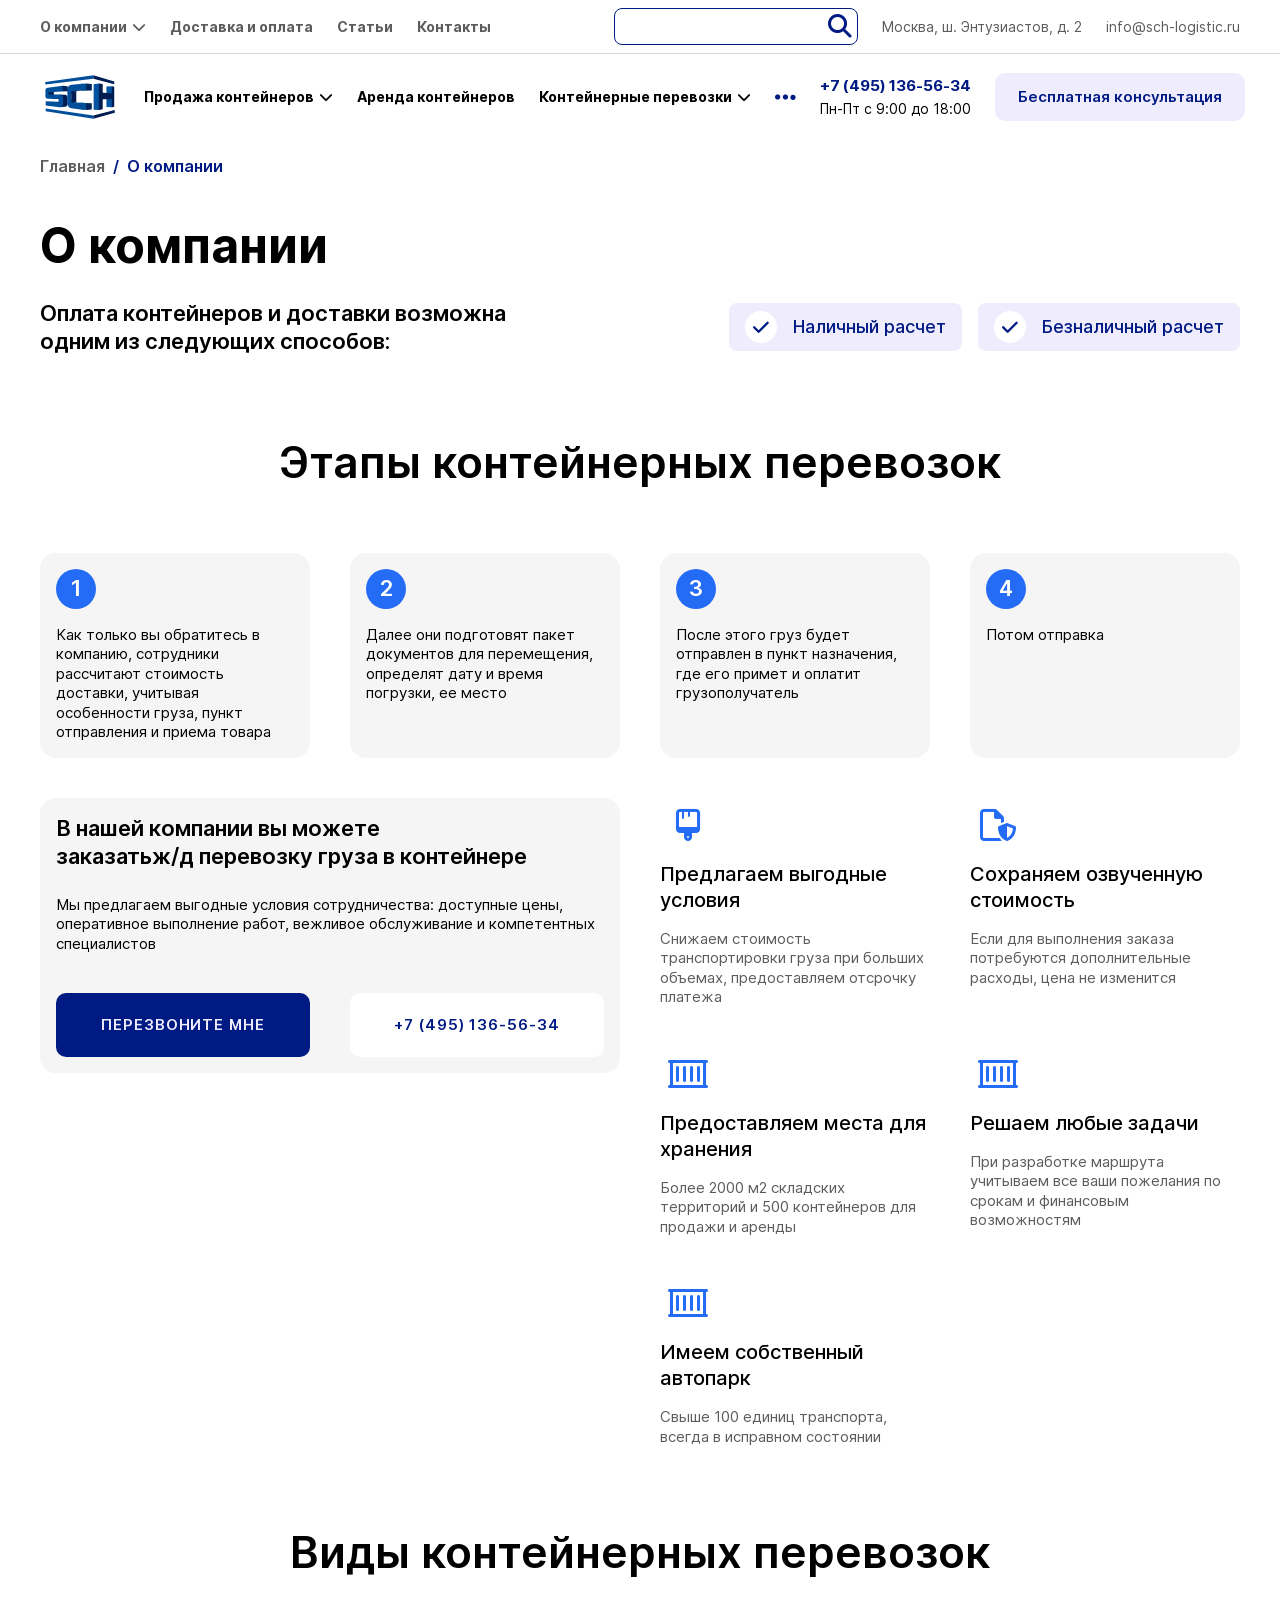
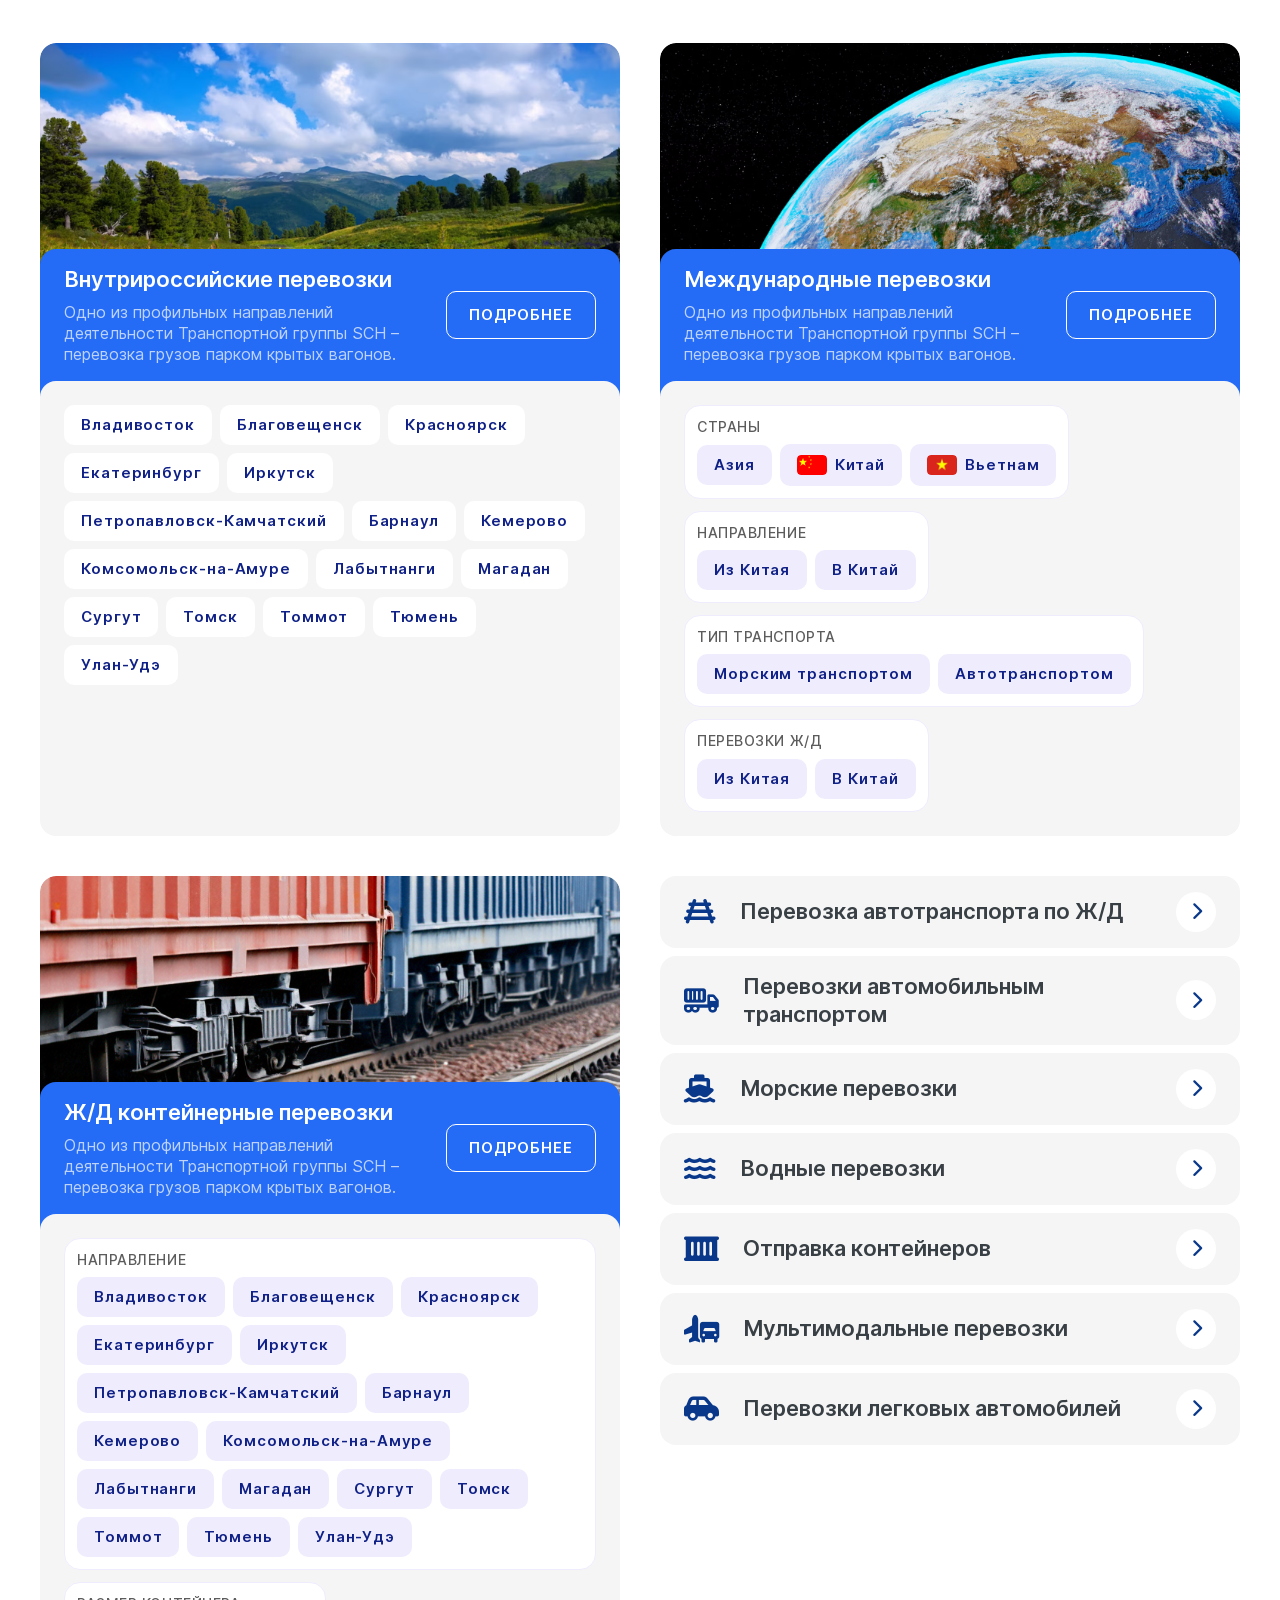
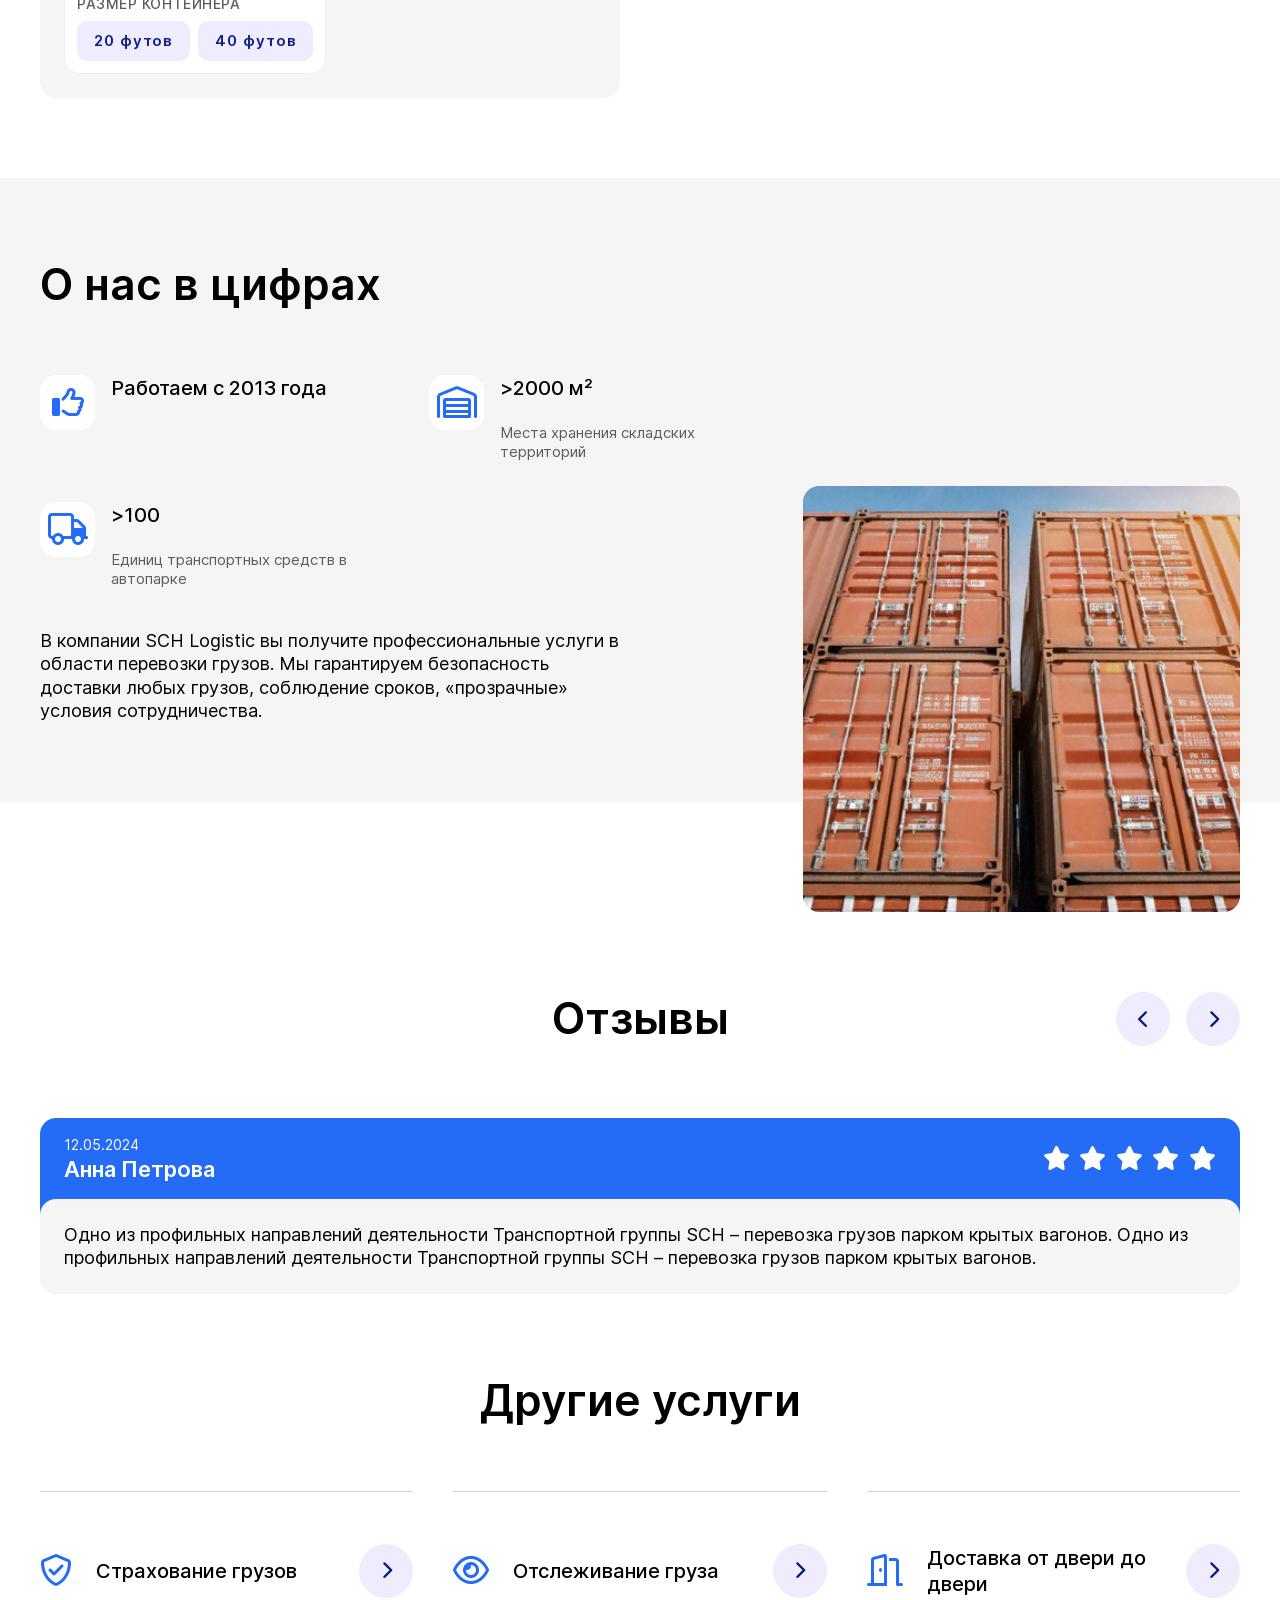
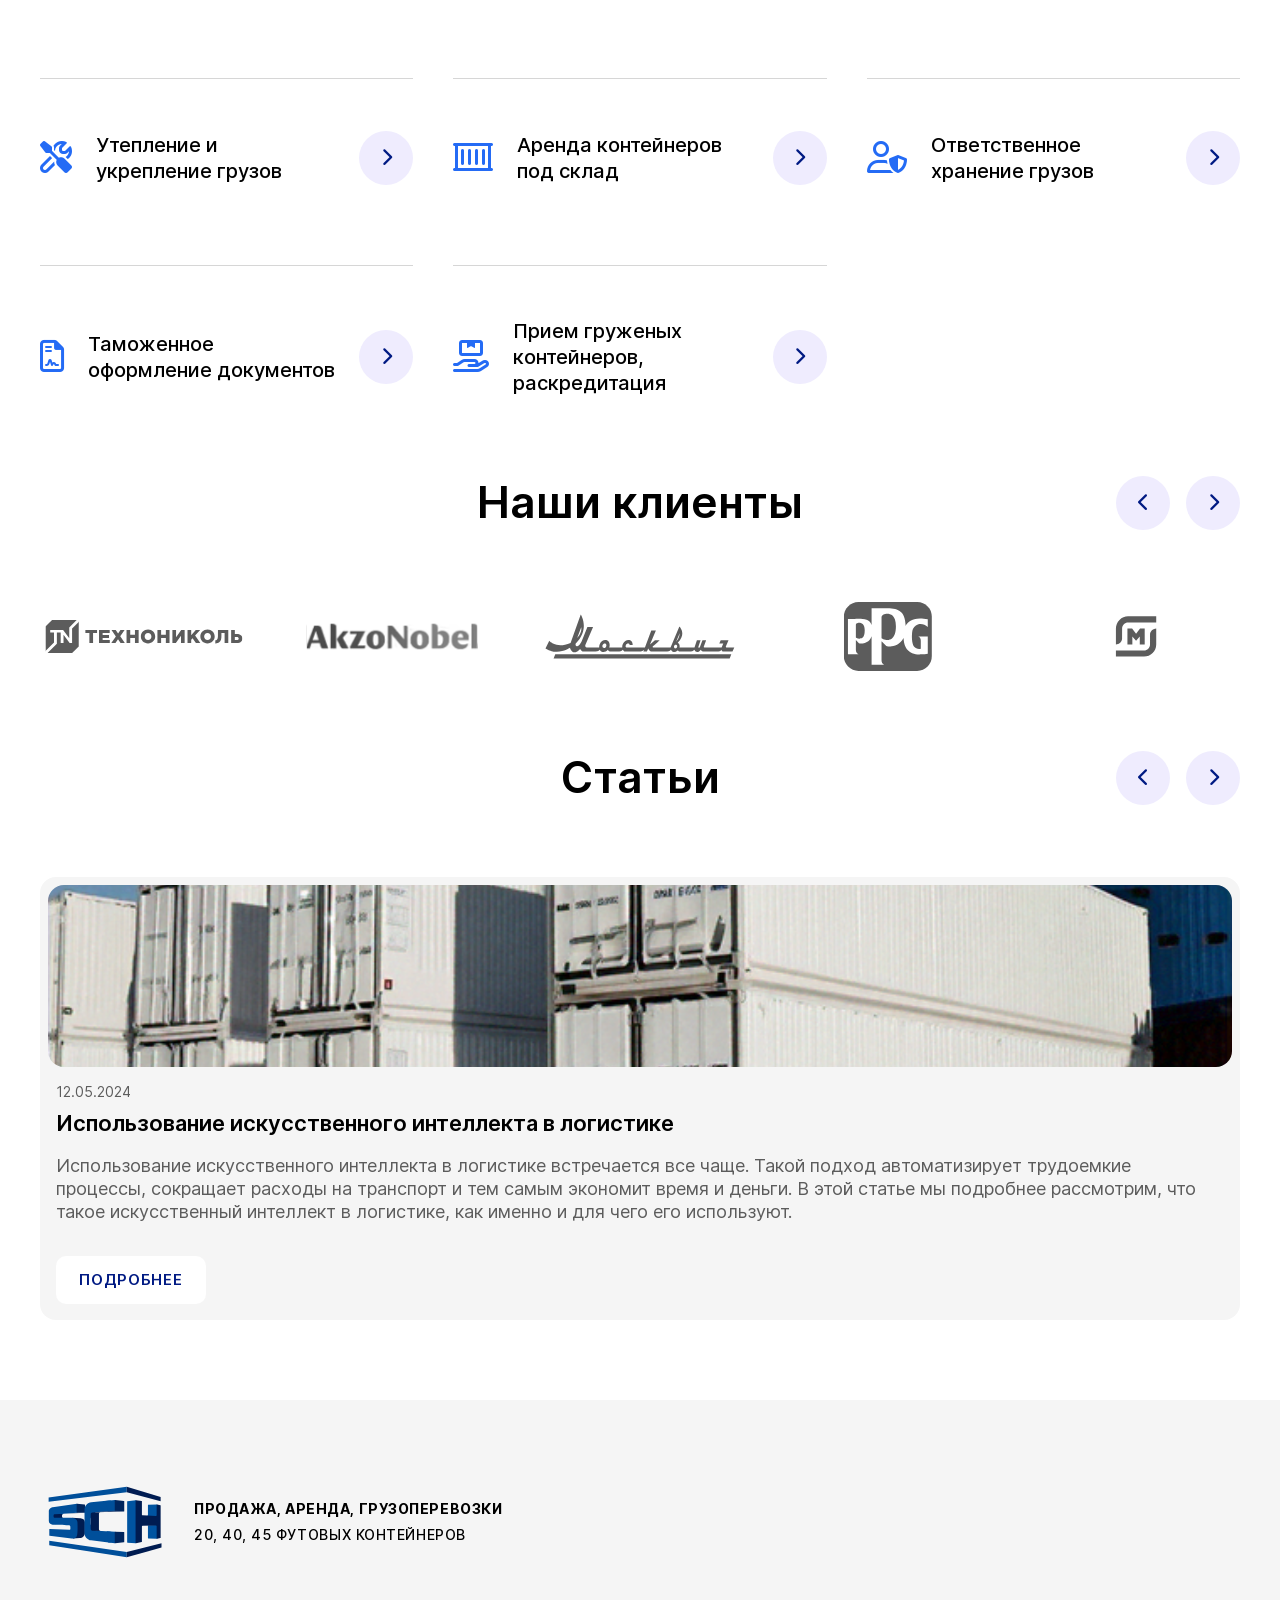
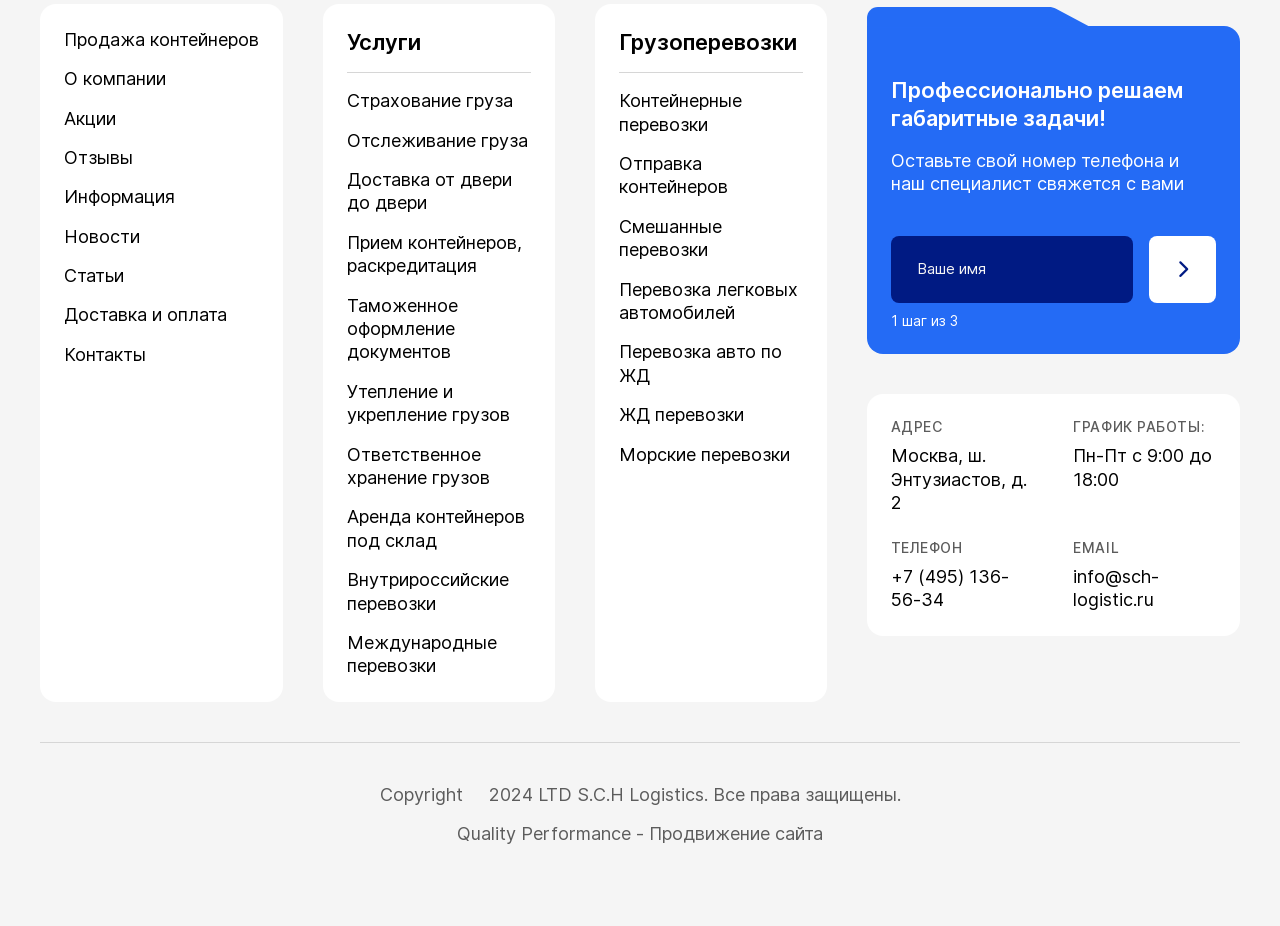
==== about.html @ 6786ce75 "Prepare portfolio demo" ====
<!DOCTYPE html>
  <html lang="ru">
    <head>
      <meta charset="utf-8"></meta>
      <meta name="viewport" content="width=device-width, initial-scale=1"></meta>
      <link rel="icon" type="image/x-icon" href="demo.svg"></link>
      <link rel="stylesheet" href="./assets/css/styles.css"></link>
      <title>О компании</title>
      <meta name="description" content="Одна из страниц проекта , предлагаем ознакомиться с программой"></meta>
    </head>
    <body>
      <header class="header">
        <div class="header__top">
          <div class="container header__top-container">
            <ul class="header__top-left">
              <li class="header-submenu">
                <div data-id="panel">
                  <a href="javascript:void(0)">О компании</a>
                  <i class="fa-solid fa-chevron-down"></i>
                </div>
                <div class="header-submenu__body header-submenu__body--short" data-id="body">
                  <a href="javascript:void(0)">Акции</a>
                  <a href="javascript:void(0)">Отзывы</a>
                  <a href="javascript:void(0)">Информация</a>
                  <a href="javascript:void(0)">Статьи</a>
                </div>
              </li>
              <li class="header-submenu">
                <div data-id="panel">
                  <a href="javascript:void(0)">Доставка и оплата</a>
                </div>
              </li>
              <li class="header-submenu">
                <div data-id="panel">
                  <a href="javascript:void(0)">Статьи</a>
                </div>
              </li>
              <li class="header-submenu" data-header-contacts>
                <div data-id="panel">
                  <a href="javascript:void(0)">Контакты</a>
                </div>
              </li>
            </ul>
            <div class="header__top-right">
              <form class="header-search">
                <label class="header-search__label">
                  <input type="search" class="header-search__input"></input>
                  <button type="submit">
                    <i class="fa-solid fa-magnifying-glass"></i>
                  </button>
                </label>
              </form>
              <p>Москва, ш. Энтузиастов, д. 2</p>
              <a href="#">info@sch-logistic.ru</a>
            </div>
          </div>
        </div>
        <div class="header__bottom">
          <div class="container header__bottom-container">
            <a href="./" class="logo">
              <img src="modules/logo/demo.svg" alt=""></img>
            </a>
            <nav class="header__menu">
              <ul class="header__menu-wrap">
                <li class="header-submenu">
                  <div data-id="panel">
                    <a href="javascript:void(0)">Продажа контейнеров</a>
                    <i class="fa-solid fa-chevron-down"></i>
                  </div>
                  <div class="header-submenu__body" data-id="body">
                    <ul class="submenu-content">
                      <li class="submenu-content__item">
                        <div class="submenu-content__item-panel" data-id="panel">
                          <a href="javascript:void(0)">Сухогрузные морские контейнеры</a>
                          <i class="fa-regular fa-chevron-right"></i>
                        </div>
                        <ul class="submenu-content__body" data-id="body">
                          <li class="submenu-content__item">
                            <div class="submenu-content__item-panel" data-id="panel">
                              <a href="javascript:void(0)">20 футов</a>
                              <i class="fa-regular fa-chevron-right"></i>
                            </div>
                            <ul class="submenu-content__body" data-id="body">
                              <li class="submenu-content__item">
                                <a href="javascript:void(0)">Б/у</a>
                              </li>
                              <li class="submenu-content__item">
                                <a href="javascript:void(0)">Новый</a>
                              </li>
                              <li class="submenu-content__item">
                                <a href="javascript:void(0)">Dry Cube стандартные</a>
                              </li>
                              <li class="submenu-content__item">
                                <a href="javascript:void(0)">High Cube высокие</a>
                              </li>
                              <li class="submenu-content__item">
                                <a href="javascript:void(0)">Open Top открытые</a>
                              </li>
                              <li class="submenu-content__item">
                                <a href="javascript:void(0)">Hard Top</a>
                              </li>
                            </ul>
                          </li>
                          <li class="submenu-content__item">
                            <div class="submenu-content__item-panel" data-id="panel">
                              <a href="javascript:void(0)">30 футов</a>
                              <i class="fa-regular fa-chevron-right"></i>
                            </div>
                            <ul class="submenu-content__body" data-id="body">
                              <li class="submenu-content__item">
                                <a href="javascript:void(0)">Б/у</a>
                              </li>
                              <li class="submenu-content__item">
                                <a href="javascript:void(0)">Новый</a>
                              </li>
                              <li class="submenu-content__item">
                                <a href="javascript:void(0)">Dry Cube стандартные</a>
                              </li>
                              <li class="submenu-content__item">
                                <a href="javascript:void(0)">High Cube высокие</a>
                              </li>
                              <li class="submenu-content__item">
                                <a href="javascript:void(0)">Open Top открытые</a>
                              </li>
                              <li class="submenu-content__item">
                                <a href="javascript:void(0)">Hard Top</a>
                              </li>
                            </ul>
                          </li>
                        </ul>
                      </li>
                      <li class="submenu-content__item">
                        <div class="submenu-content__item-panel" data-id="panel">
                          <a href="javascript:void(0)">Рефрижераторные контейнеры</a>
                          <i class="fa-regular fa-chevron-right"></i>
                        </div>
                        <ul class="submenu-content__body" data-id="body">
                          <li class="submenu-content__item">
                            <div class="submenu-content__item-panel" data-id="panel">
                              <a href="javascript:void(0)">20 футов</a>
                              <i class="fa-regular fa-chevron-right"></i>
                            </div>
                            <ul class="submenu-content__body" data-id="body">
                              <li class="submenu-content__item">
                                <a href="javascript:void(0)">Б/у</a>
                              </li>
                              <li class="submenu-content__item">
                                <a href="javascript:void(0)">Новый</a>
                              </li>
                              <li class="submenu-content__item">
                                <a href="javascript:void(0)">Dry Cube стандартные</a>
                              </li>
                              <li class="submenu-content__item">
                                <a href="javascript:void(0)">High Cube высокие</a>
                              </li>
                              <li class="submenu-content__item">
                                <a href="javascript:void(0)">Open Top открытые</a>
                              </li>
                              <li class="submenu-content__item">
                                <a href="javascript:void(0)">Hard Top</a>
                              </li>
                            </ul>
                          </li>
                          <li class="submenu-content__item">
                            <div class="submenu-content__item-panel" data-id="panel">
                              <a href="javascript:void(0)">30 футов</a>
                              <i class="fa-regular fa-chevron-right"></i>
                            </div>
                            <ul class="submenu-content__body" data-id="body">
                              <li class="submenu-content__item">
                                <a href="javascript:void(0)">Б/у</a>
                              </li>
                              <li class="submenu-content__item">
                                <a href="javascript:void(0)">Новый</a>
                              </li>
                              <li class="submenu-content__item">
                                <a href="javascript:void(0)">Dry Cube стандартные</a>
                              </li>
                              <li class="submenu-content__item">
                                <a href="javascript:void(0)">High Cube высокие</a>
                              </li>
                              <li class="submenu-content__item">
                                <a href="javascript:void(0)">Open Top открытые</a>
                              </li>
                              <li class="submenu-content__item">
                                <a href="javascript:void(0)">Hard Top</a>
                              </li>
                            </ul>
                          </li>
                        </ul>
                      </li>
                      <li class="submenu-content__item">
                        <div class="submenu-content__item-panel" data-id="panel">
                          <a href="javascript:void(0)">Морской контейнер 6 метров</a>
                          <i class="fa-regular fa-chevron-right"></i>
                        </div>
                        <ul class="submenu-content__body" data-id="body">
                          <li class="submenu-content__item">
                            <div class="submenu-content__item-panel" data-id="panel">
                              <a href="javascript:void(0)">20 футов</a>
                              <i class="fa-regular fa-chevron-right"></i>
                            </div>
                            <ul class="submenu-content__body" data-id="body">
                              <li class="submenu-content__item">
                                <a href="javascript:void(0)">Б/у</a>
                              </li>
                              <li class="submenu-content__item">
                                <a href="javascript:void(0)">Новый</a>
                              </li>
                              <li class="submenu-content__item">
                                <a href="javascript:void(0)">Dry Cube стандартные</a>
                              </li>
                              <li class="submenu-content__item">
                                <a href="javascript:void(0)">High Cube высокие</a>
                              </li>
                              <li class="submenu-content__item">
                                <a href="javascript:void(0)">Open Top открытые</a>
                              </li>
                              <li class="submenu-content__item">
                                <a href="javascript:void(0)">Hard Top</a>
                              </li>
                            </ul>
                          </li>
                          <li class="submenu-content__item">
                            <div class="submenu-content__item-panel" data-id="panel">
                              <a href="javascript:void(0)">30 футов</a>
                              <i class="fa-regular fa-chevron-right"></i>
                            </div>
                            <ul class="submenu-content__body" data-id="body">
                              <li class="submenu-content__item">
                                <a href="javascript:void(0)">Б/у</a>
                              </li>
                              <li class="submenu-content__item">
                                <a href="javascript:void(0)">Новый</a>
                              </li>
                              <li class="submenu-content__item">
                                <a href="javascript:void(0)">Dry Cube стандартные</a>
                              </li>
                              <li class="submenu-content__item">
                                <a href="javascript:void(0)">High Cube высокие</a>
                              </li>
                              <li class="submenu-content__item">
                                <a href="javascript:void(0)">Open Top открытые</a>
                              </li>
                              <li class="submenu-content__item">
                                <a href="javascript:void(0)">Hard Top</a>
                              </li>
                            </ul>
                          </li>
                        </ul>
                      </li>
                      <li class="submenu-content__item">
                        <div class="submenu-content__item-panel" data-id="panel">
                          <a href="javascript:void(0)">Морской контейнер 12 метров</a>
                          <i class="fa-regular fa-chevron-right"></i>
                        </div>
                        <ul class="submenu-content__body" data-id="body">
                          <li class="submenu-content__item">
                            <div class="submenu-content__item-panel" data-id="panel">
                              <a href="javascript:void(0)">20 футов</a>
                              <i class="fa-regular fa-chevron-right"></i>
                            </div>
                            <ul class="submenu-content__body" data-id="body">
                              <li class="submenu-content__item">
                                <a href="javascript:void(0)">Б/у</a>
                              </li>
                              <li class="submenu-content__item">
                                <a href="javascript:void(0)">Новый</a>
                              </li>
                              <li class="submenu-content__item">
                                <a href="javascript:void(0)">Dry Cube стандартные</a>
                              </li>
                              <li class="submenu-content__item">
                                <a href="javascript:void(0)">High Cube высокие</a>
                              </li>
                              <li class="submenu-content__item">
                                <a href="javascript:void(0)">Open Top открытые</a>
                              </li>
                              <li class="submenu-content__item">
                                <a href="javascript:void(0)">Hard Top</a>
                              </li>
                            </ul>
                          </li>
                          <li class="submenu-content__item">
                            <div class="submenu-content__item-panel" data-id="panel">
                              <a href="javascript:void(0)">30 футов</a>
                              <i class="fa-regular fa-chevron-right"></i>
                            </div>
                            <ul class="submenu-content__body" data-id="body">
                              <li class="submenu-content__item">
                                <a href="javascript:void(0)">Б/у</a>
                              </li>
                              <li class="submenu-content__item">
                                <a href="javascript:void(0)">Новый</a>
                              </li>
                              <li class="submenu-content__item">
                                <a href="javascript:void(0)">Dry Cube стандартные</a>
                              </li>
                              <li class="submenu-content__item">
                                <a href="javascript:void(0)">High Cube высокие</a>
                              </li>
                              <li class="submenu-content__item">
                                <a href="javascript:void(0)">Open Top открытые</a>
                              </li>
                              <li class="submenu-content__item">
                                <a href="javascript:void(0)">Hard Top</a>
                              </li>
                            </ul>
                          </li>
                        </ul>
                      </li>
                      <li class="submenu-content__item">
                        <div class="submenu-content__item-panel" data-id="panel">
                          <a href="javascript:void(0)">Списанные контейнеры</a>
                          <i class="fa-regular fa-chevron-right"></i>
                        </div>
                        <ul class="submenu-content__body" data-id="body">
                          <li class="submenu-content__item">
                            <div class="submenu-content__item-panel" data-id="panel">
                              <a href="javascript:void(0)">20 футов</a>
                              <i class="fa-regular fa-chevron-right"></i>
                            </div>
                            <ul class="submenu-content__body" data-id="body">
                              <li class="submenu-content__item">
                                <a href="javascript:void(0)">Б/у</a>
                              </li>
                              <li class="submenu-content__item">
                                <a href="javascript:void(0)">Новый</a>
                              </li>
                              <li class="submenu-content__item">
                                <a href="javascript:void(0)">Dry Cube стандартные</a>
                              </li>
                              <li class="submenu-content__item">
                                <a href="javascript:void(0)">High Cube высокие</a>
                              </li>
                              <li class="submenu-content__item">
                                <a href="javascript:void(0)">Open Top открытые</a>
                              </li>
                              <li class="submenu-content__item">
                                <a href="javascript:void(0)">Hard Top</a>
                              </li>
                            </ul>
                          </li>
                          <li class="submenu-content__item">
                            <div class="submenu-content__item-panel" data-id="panel">
                              <a href="javascript:void(0)">30 футов</a>
                              <i class="fa-regular fa-chevron-right"></i>
                            </div>
                            <ul class="submenu-content__body" data-id="body">
                              <li class="submenu-content__item">
                                <a href="javascript:void(0)">Б/у</a>
                              </li>
                              <li class="submenu-content__item">
                                <a href="javascript:void(0)">Новый</a>
                              </li>
                              <li class="submenu-content__item">
                                <a href="javascript:void(0)">Dry Cube стандартные</a>
                              </li>
                              <li class="submenu-content__item">
                                <a href="javascript:void(0)">High Cube высокие</a>
                              </li>
                              <li class="submenu-content__item">
                                <a href="javascript:void(0)">Open Top открытые</a>
                              </li>
                              <li class="submenu-content__item">
                                <a href="javascript:void(0)">Hard Top</a>
                              </li>
                            </ul>
                          </li>
                        </ul>
                      </li>
                      <li class="submenu-content__item">
                        <div class="submenu-content__item-panel" data-id="panel">
                          <a href="javascript:void(0)">Морские контейнеры оптом</a>
                          <i class="fa-regular fa-chevron-right"></i>
                        </div>
                        <ul class="submenu-content__body" data-id="body">
                          <li class="submenu-content__item">
                            <div class="submenu-content__item-panel" data-id="panel">
                              <a href="javascript:void(0)">20 футов</a>
                              <i class="fa-regular fa-chevron-right"></i>
                            </div>
                            <ul class="submenu-content__body" data-id="body">
                              <li class="submenu-content__item">
                                <a href="javascript:void(0)">Б/у</a>
                              </li>
                              <li class="submenu-content__item">
                                <a href="javascript:void(0)">Новый</a>
                              </li>
                              <li class="submenu-content__item">
                                <a href="javascript:void(0)">Dry Cube стандартные</a>
                              </li>
                              <li class="submenu-content__item">
                                <a href="javascript:void(0)">High Cube высокие</a>
                              </li>
                              <li class="submenu-content__item">
                                <a href="javascript:void(0)">Open Top открытые</a>
                              </li>
                              <li class="submenu-content__item">
                                <a href="javascript:void(0)">Hard Top</a>
                              </li>
                            </ul>
                          </li>
                          <li class="submenu-content__item">
                            <div class="submenu-content__item-panel" data-id="panel">
                              <a href="javascript:void(0)">30 футов</a>
                              <i class="fa-regular fa-chevron-right"></i>
                            </div>
                            <ul class="submenu-content__body" data-id="body">
                              <li class="submenu-content__item">
                                <a href="javascript:void(0)">Б/у</a>
                              </li>
                              <li class="submenu-content__item">
                                <a href="javascript:void(0)">Новый</a>
                              </li>
                              <li class="submenu-content__item">
                                <a href="javascript:void(0)">Dry Cube стандартные</a>
                              </li>
                              <li class="submenu-content__item">
                                <a href="javascript:void(0)">High Cube высокие</a>
                              </li>
                              <li class="submenu-content__item">
                                <a href="javascript:void(0)">Open Top открытые</a>
                              </li>
                              <li class="submenu-content__item">
                                <a href="javascript:void(0)">Hard Top</a>
                              </li>
                            </ul>
                          </li>
                        </ul>
                      </li>
                      <li class="submenu-content__item">
                        <div class="submenu-content__item-panel" data-id="panel">
                          <a href="javascript:void(0)">Контейнеры Dry Cube</a>
                          <i class="fa-regular fa-chevron-right"></i>
                        </div>
                        <ul class="submenu-content__body" data-id="body">
                          <li class="submenu-content__item">
                            <div class="submenu-content__item-panel" data-id="panel">
                              <a href="javascript:void(0)">20 футов</a>
                              <i class="fa-regular fa-chevron-right"></i>
                            </div>
                            <ul class="submenu-content__body" data-id="body">
                              <li class="submenu-content__item">
                                <a href="javascript:void(0)">Б/у</a>
                              </li>
                              <li class="submenu-content__item">
                                <a href="javascript:void(0)">Новый</a>
                              </li>
                              <li class="submenu-content__item">
                                <a href="javascript:void(0)">Dry Cube стандартные</a>
                              </li>
                              <li class="submenu-content__item">
                                <a href="javascript:void(0)">High Cube высокие</a>
                              </li>
                              <li class="submenu-content__item">
                                <a href="javascript:void(0)">Open Top открытые</a>
                              </li>
                              <li class="submenu-content__item">
                                <a href="javascript:void(0)">Hard Top</a>
                              </li>
                            </ul>
                          </li>
                          <li class="submenu-content__item">
                            <div class="submenu-content__item-panel" data-id="panel">
                              <a href="javascript:void(0)">30 футов</a>
                              <i class="fa-regular fa-chevron-right"></i>
                            </div>
                            <ul class="submenu-content__body" data-id="body">
                              <li class="submenu-content__item">
                                <a href="javascript:void(0)">Б/у</a>
                              </li>
                              <li class="submenu-content__item">
                                <a href="javascript:void(0)">Новый</a>
                              </li>
                              <li class="submenu-content__item">
                                <a href="javascript:void(0)">Dry Cube стандартные</a>
                              </li>
                              <li class="submenu-content__item">
                                <a href="javascript:void(0)">High Cube высокие</a>
                              </li>
                              <li class="submenu-content__item">
                                <a href="javascript:void(0)">Open Top открытые</a>
                              </li>
                              <li class="submenu-content__item">
                                <a href="javascript:void(0)">Hard Top</a>
                              </li>
                            </ul>
                          </li>
                        </ul>
                      </li>
                      <li class="submenu-content__item">
                        <div class="submenu-content__item-panel" data-id="panel">
                          <a href="javascript:void(0)">Сухогрузные морские контейнеры</a>
                          <i class="fa-regular fa-chevron-right"></i>
                        </div>
                        <ul class="submenu-content__body" data-id="body">
                          <li class="submenu-content__item">
                            <div class="submenu-content__item-panel" data-id="panel">
                              <a href="javascript:void(0)">20 футов</a>
                              <i class="fa-regular fa-chevron-right"></i>
                            </div>
                            <ul class="submenu-content__body" data-id="body">
                              <li class="submenu-content__item">
                                <a href="javascript:void(0)">Б/у</a>
                              </li>
                              <li class="submenu-content__item">
                                <a href="javascript:void(0)">Новый</a>
                              </li>
                              <li class="submenu-content__item">
                                <a href="javascript:void(0)">Dry Cube стандартные</a>
                              </li>
                              <li class="submenu-content__item">
                                <a href="javascript:void(0)">High Cube высокие</a>
                              </li>
                              <li class="submenu-content__item">
                                <a href="javascript:void(0)">Open Top открытые</a>
                              </li>
                              <li class="submenu-content__item">
                                <a href="javascript:void(0)">Hard Top</a>
                              </li>
                            </ul>
                          </li>
                          <li class="submenu-content__item">
                            <div class="submenu-content__item-panel" data-id="panel">
                              <a href="javascript:void(0)">30 футов</a>
                              <i class="fa-regular fa-chevron-right"></i>
                            </div>
                            <ul class="submenu-content__body" data-id="body">
                              <li class="submenu-content__item">
                                <a href="javascript:void(0)">Б/у</a>
                              </li>
                              <li class="submenu-content__item">
                                <a href="javascript:void(0)">Новый</a>
                              </li>
                              <li class="submenu-content__item">
                                <a href="javascript:void(0)">Dry Cube стандартные</a>
                              </li>
                              <li class="submenu-content__item">
                                <a href="javascript:void(0)">High Cube высокие</a>
                              </li>
                              <li class="submenu-content__item">
                                <a href="javascript:void(0)">Open Top открытые</a>
                              </li>
                              <li class="submenu-content__item">
                                <a href="javascript:void(0)">Hard Top</a>
                              </li>
                            </ul>
                          </li>
                        </ul>
                      </li>
                      <li class="submenu-content__item">
                        <div class="submenu-content__item-panel" data-id="panel">
                          <a href="javascript:void(0)">Рефрижераторные контейнеры</a>
                          <i class="fa-regular fa-chevron-right"></i>
                        </div>
                        <ul class="submenu-content__body" data-id="body">
                          <li class="submenu-content__item">
                            <div class="submenu-content__item-panel" data-id="panel">
                              <a href="javascript:void(0)">20 футов</a>
                              <i class="fa-regular fa-chevron-right"></i>
                            </div>
                            <ul class="submenu-content__body" data-id="body">
                              <li class="submenu-content__item">
                                <a href="javascript:void(0)">Б/у</a>
                              </li>
                              <li class="submenu-content__item">
                                <a href="javascript:void(0)">Новый</a>
                              </li>
                              <li class="submenu-content__item">
                                <a href="javascript:void(0)">Dry Cube стандартные</a>
                              </li>
                              <li class="submenu-content__item">
                                <a href="javascript:void(0)">High Cube высокие</a>
                              </li>
                              <li class="submenu-content__item">
                                <a href="javascript:void(0)">Open Top открытые</a>
                              </li>
                              <li class="submenu-content__item">
                                <a href="javascript:void(0)">Hard Top</a>
                              </li>
                            </ul>
                          </li>
                          <li class="submenu-content__item">
                            <div class="submenu-content__item-panel" data-id="panel">
                              <a href="javascript:void(0)">30 футов</a>
                              <i class="fa-regular fa-chevron-right"></i>
                            </div>
                            <ul class="submenu-content__body" data-id="body">
                              <li class="submenu-content__item">
                                <a href="javascript:void(0)">Б/у</a>
                              </li>
                              <li class="submenu-content__item">
                                <a href="javascript:void(0)">Новый</a>
                              </li>
                              <li class="submenu-content__item">
                                <a href="javascript:void(0)">Dry Cube стандартные</a>
                              </li>
                              <li class="submenu-content__item">
                                <a href="javascript:void(0)">High Cube высокие</a>
                              </li>
                              <li class="submenu-content__item">
                                <a href="javascript:void(0)">Open Top открытые</a>
                              </li>
                              <li class="submenu-content__item">
                                <a href="javascript:void(0)">Hard Top</a>
                              </li>
                            </ul>
                          </li>
                        </ul>
                      </li>
                      <li class="submenu-content__item">
                        <div class="submenu-content__item-panel" data-id="panel">
                          <a href="javascript:void(0)">Морской контейнер 6 метров</a>
                          <i class="fa-regular fa-chevron-right"></i>
                        </div>
                        <ul class="submenu-content__body" data-id="body">
                          <li class="submenu-content__item">
                            <div class="submenu-content__item-panel" data-id="panel">
                              <a href="javascript:void(0)">20 футов</a>
                              <i class="fa-regular fa-chevron-right"></i>
                            </div>
                            <ul class="submenu-content__body" data-id="body">
                              <li class="submenu-content__item">
                                <a href="javascript:void(0)">Б/у</a>
                              </li>
                              <li class="submenu-content__item">
                                <a href="javascript:void(0)">Новый</a>
                              </li>
                              <li class="submenu-content__item">
                                <a href="javascript:void(0)">Dry Cube стандартные</a>
                              </li>
                              <li class="submenu-content__item">
                                <a href="javascript:void(0)">High Cube высокие</a>
                              </li>
                              <li class="submenu-content__item">
                                <a href="javascript:void(0)">Open Top открытые</a>
                              </li>
                              <li class="submenu-content__item">
                                <a href="javascript:void(0)">Hard Top</a>
                              </li>
                            </ul>
                          </li>
                          <li class="submenu-content__item">
                            <div class="submenu-content__item-panel" data-id="panel">
                              <a href="javascript:void(0)">30 футов</a>
                              <i class="fa-regular fa-chevron-right"></i>
                            </div>
                            <ul class="submenu-content__body" data-id="body">
                              <li class="submenu-content__item">
                                <a href="javascript:void(0)">Б/у</a>
                              </li>
                              <li class="submenu-content__item">
                                <a href="javascript:void(0)">Новый</a>
                              </li>
                              <li class="submenu-content__item">
                                <a href="javascript:void(0)">Dry Cube стандартные</a>
                              </li>
                              <li class="submenu-content__item">
                                <a href="javascript:void(0)">High Cube высокие</a>
                              </li>
                              <li class="submenu-content__item">
                                <a href="javascript:void(0)">Open Top открытые</a>
                              </li>
                              <li class="submenu-content__item">
                                <a href="javascript:void(0)">Hard Top</a>
                              </li>
                            </ul>
                          </li>
                        </ul>
                      </li>
                      <li class="submenu-content__item">
                        <div class="submenu-content__item-panel" data-id="panel">
                          <a href="javascript:void(0)">Морской контейнер 12 метров</a>
                          <i class="fa-regular fa-chevron-right"></i>
                        </div>
                        <ul class="submenu-content__body" data-id="body">
                          <li class="submenu-content__item">
                            <div class="submenu-content__item-panel" data-id="panel">
                              <a href="javascript:void(0)">20 футов</a>
                              <i class="fa-regular fa-chevron-right"></i>
                            </div>
                            <ul class="submenu-content__body" data-id="body">
                              <li class="submenu-content__item">
                                <a href="javascript:void(0)">Б/у</a>
                              </li>
                              <li class="submenu-content__item">
                                <a href="javascript:void(0)">Новый</a>
                              </li>
                              <li class="submenu-content__item">
                                <a href="javascript:void(0)">Dry Cube стандартные</a>
                              </li>
                              <li class="submenu-content__item">
                                <a href="javascript:void(0)">High Cube высокие</a>
                              </li>
                              <li class="submenu-content__item">
                                <a href="javascript:void(0)">Open Top открытые</a>
                              </li>
                              <li class="submenu-content__item">
                                <a href="javascript:void(0)">Hard Top</a>
                              </li>
                            </ul>
                          </li>
                          <li class="submenu-content__item">
                            <div class="submenu-content__item-panel" data-id="panel">
                              <a href="javascript:void(0)">30 футов</a>
                              <i class="fa-regular fa-chevron-right"></i>
                            </div>
                            <ul class="submenu-content__body" data-id="body">
                              <li class="submenu-content__item">
                                <a href="javascript:void(0)">Б/у</a>
                              </li>
                              <li class="submenu-content__item">
                                <a href="javascript:void(0)">Новый</a>
                              </li>
                              <li class="submenu-content__item">
                                <a href="javascript:void(0)">Dry Cube стандартные</a>
                              </li>
                              <li class="submenu-content__item">
                                <a href="javascript:void(0)">High Cube высокие</a>
                              </li>
                              <li class="submenu-content__item">
                                <a href="javascript:void(0)">Open Top открытые</a>
                              </li>
                              <li class="submenu-content__item">
                                <a href="javascript:void(0)">Hard Top</a>
                              </li>
                            </ul>
                          </li>
                        </ul>
                      </li>
                      <li class="submenu-content__item">
                        <div class="submenu-content__item-panel" data-id="panel">
                          <a href="javascript:void(0)">Списанные контейнеры</a>
                          <i class="fa-regular fa-chevron-right"></i>
                        </div>
                        <ul class="submenu-content__body" data-id="body">
                          <li class="submenu-content__item">
                            <div class="submenu-content__item-panel" data-id="panel">
                              <a href="javascript:void(0)">20 футов</a>
                              <i class="fa-regular fa-chevron-right"></i>
                            </div>
                            <ul class="submenu-content__body" data-id="body">
                              <li class="submenu-content__item">
                                <a href="javascript:void(0)">Б/у</a>
                              </li>
                              <li class="submenu-content__item">
                                <a href="javascript:void(0)">Новый</a>
                              </li>
                              <li class="submenu-content__item">
                                <a href="javascript:void(0)">Dry Cube стандартные</a>
                              </li>
                              <li class="submenu-content__item">
                                <a href="javascript:void(0)">High Cube высокие</a>
                              </li>
                              <li class="submenu-content__item">
                                <a href="javascript:void(0)">Open Top открытые</a>
                              </li>
                              <li class="submenu-content__item">
                                <a href="javascript:void(0)">Hard Top</a>
                              </li>
                            </ul>
                          </li>
                          <li class="submenu-content__item">
                            <div class="submenu-content__item-panel" data-id="panel">
                              <a href="javascript:void(0)">30 футов</a>
                              <i class="fa-regular fa-chevron-right"></i>
                            </div>
                            <ul class="submenu-content__body" data-id="body">
                              <li class="submenu-content__item">
                                <a href="javascript:void(0)">Б/у</a>
                              </li>
                              <li class="submenu-content__item">
                                <a href="javascript:void(0)">Новый</a>
                              </li>
                              <li class="submenu-content__item">
                                <a href="javascript:void(0)">Dry Cube стандартные</a>
                              </li>
                              <li class="submenu-content__item">
                                <a href="javascript:void(0)">High Cube высокие</a>
                              </li>
                              <li class="submenu-content__item">
                                <a href="javascript:void(0)">Open Top открытые</a>
                              </li>
                              <li class="submenu-content__item">
                                <a href="javascript:void(0)">Hard Top</a>
                              </li>
                            </ul>
                          </li>
                        </ul>
                      </li>
                      <li class="submenu-content__item">
                        <div class="submenu-content__item-panel" data-id="panel">
                          <a href="javascript:void(0)">Морские контейнеры оптом</a>
                          <i class="fa-regular fa-chevron-right"></i>
                        </div>
                        <ul class="submenu-content__body" data-id="body">
                          <li class="submenu-content__item">
                            <div class="submenu-content__item-panel" data-id="panel">
                              <a href="javascript:void(0)">20 футов</a>
                              <i class="fa-regular fa-chevron-right"></i>
                            </div>
                            <ul class="submenu-content__body" data-id="body">
                              <li class="submenu-content__item">
                                <a href="javascript:void(0)">Б/у</a>
                              </li>
                              <li class="submenu-content__item">
                                <a href="javascript:void(0)">Новый</a>
                              </li>
                              <li class="submenu-content__item">
                                <a href="javascript:void(0)">Dry Cube стандартные</a>
                              </li>
                              <li class="submenu-content__item">
                                <a href="javascript:void(0)">High Cube высокие</a>
                              </li>
                              <li class="submenu-content__item">
                                <a href="javascript:void(0)">Open Top открытые</a>
                              </li>
                              <li class="submenu-content__item">
                                <a href="javascript:void(0)">Hard Top</a>
                              </li>
                            </ul>
                          </li>
                          <li class="submenu-content__item">
                            <div class="submenu-content__item-panel" data-id="panel">
                              <a href="javascript:void(0)">30 футов</a>
                              <i class="fa-regular fa-chevron-right"></i>
                            </div>
                            <ul class="submenu-content__body" data-id="body">
                              <li class="submenu-content__item">
                                <a href="javascript:void(0)">Б/у</a>
                              </li>
                              <li class="submenu-content__item">
                                <a href="javascript:void(0)">Новый</a>
                              </li>
                              <li class="submenu-content__item">
                                <a href="javascript:void(0)">Dry Cube стандартные</a>
                              </li>
                              <li class="submenu-content__item">
                                <a href="javascript:void(0)">High Cube высокие</a>
                              </li>
                              <li class="submenu-content__item">
                                <a href="javascript:void(0)">Open Top открытые</a>
                              </li>
                              <li class="submenu-content__item">
                                <a href="javascript:void(0)">Hard Top</a>
                              </li>
                            </ul>
                          </li>
                        </ul>
                      </li>
                      <li class="submenu-content__item">
                        <div class="submenu-content__item-panel" data-id="panel">
                          <a href="javascript:void(0)">Контейнеры Dry Cube</a>
                          <i class="fa-regular fa-chevron-right"></i>
                        </div>
                        <ul class="submenu-content__body" data-id="body">
                          <li class="submenu-content__item">
                            <div class="submenu-content__item-panel" data-id="panel">
                              <a href="javascript:void(0)">20 футов</a>
                              <i class="fa-regular fa-chevron-right"></i>
                            </div>
                            <ul class="submenu-content__body" data-id="body">
                              <li class="submenu-content__item">
                                <a href="javascript:void(0)">Б/у</a>
                              </li>
                              <li class="submenu-content__item">
                                <a href="javascript:void(0)">Новый</a>
                              </li>
                              <li class="submenu-content__item">
                                <a href="javascript:void(0)">Dry Cube стандартные</a>
                              </li>
                              <li class="submenu-content__item">
                                <a href="javascript:void(0)">High Cube высокие</a>
                              </li>
                              <li class="submenu-content__item">
                                <a href="javascript:void(0)">Open Top открытые</a>
                              </li>
                              <li class="submenu-content__item">
                                <a href="javascript:void(0)">Hard Top</a>
                              </li>
                            </ul>
                          </li>
                          <li class="submenu-content__item">
                            <div class="submenu-content__item-panel" data-id="panel">
                              <a href="javascript:void(0)">30 футов</a>
                              <i class="fa-regular fa-chevron-right"></i>
                            </div>
                            <ul class="submenu-content__body" data-id="body">
                              <li class="submenu-content__item">
                                <a href="javascript:void(0)">Б/у</a>
                              </li>
                              <li class="submenu-content__item">
                                <a href="javascript:void(0)">Новый</a>
                              </li>
                              <li class="submenu-content__item">
                                <a href="javascript:void(0)">Dry Cube стандартные</a>
                              </li>
                              <li class="submenu-content__item">
                                <a href="javascript:void(0)">High Cube высокие</a>
                              </li>
                              <li class="submenu-content__item">
                                <a href="javascript:void(0)">Open Top открытые</a>
                              </li>
                              <li class="submenu-content__item">
                                <a href="javascript:void(0)">Hard Top</a>
                              </li>
                            </ul>
                          </li>
                        </ul>
                      </li>
                    </ul>
                  </div>
                </li>
                <li class="header-submenu">
                  <div data-id="panel">
                    <a href="javascript:void(0)">Аренда контейнеров</a>
                  </div>
                </li>
                <li class="header-submenu">
                  <div data-id="panel">
                    <a href="javascript:void(0)">Контейнерные перевозки</a>
                    <i class="fa-solid fa-chevron-down"></i>
                  </div>
                  <div class="header-submenu__body" data-id="body">
                    <ul class="submenu-content">
                      <li class="submenu-content__item">
                        <div class="submenu-content__item-panel" data-id="panel">
                          <a href="javascript:void(0)">Внутрироссийские перевозки</a>
                          <i class="fa-regular fa-chevron-right"></i>
                        </div>
                        <ul class="submenu-content__body" data-id="body">
                          <li class="submenu-content__item">
                            <div class="submenu-content__item-panel" data-id="panel">
                              <a href="javascript:void(0)">Москва — Владивосток</a>
                            </div>
                          </li>
                          <li class="submenu-content__item">
                            <div class="submenu-content__item-panel" data-id="panel">
                              <a href="javascript:void(0)">Москва — Благовещенск</a>
                            </div>
                          </li>
                          <li class="submenu-content__item">
                            <div class="submenu-content__item-panel" data-id="panel">
                              <a href="javascript:void(0)">Москва — Красноярск</a>
                            </div>
                          </li>
                          <li class="submenu-content__item">
                            <div class="submenu-content__item-panel" data-id="panel">
                              <a href="javascript:void(0)">Москва — Екатеринбург</a>
                            </div>
                          </li>
                          <li class="submenu-content__item">
                            <div class="submenu-content__item-panel" data-id="panel">
                              <a href="javascript:void(0)">Москва — Иркутск</a>
                            </div>
                          </li>
                          <li class="submenu-content__item">
                            <div class="submenu-content__item-panel" data-id="panel">
                              <a href="javascript:void(0)">Москва — Петропавловск-Камчатский</a>
                            </div>
                          </li>
                          <li class="submenu-content__item">
                            <div class="submenu-content__item-panel" data-id="panel">
                              <a href="javascript:void(0)">Москва — Барнаул</a>
                            </div>
                          </li>
                          <li class="submenu-content__item">
                            <div class="submenu-content__item-panel" data-id="panel">
                              <a href="javascript:void(0)">Москва — Кемерово</a>
                            </div>
                          </li>
                        </ul>
                      </li>
                      <li class="submenu-content__item">
                        <div class="submenu-content__item-panel" data-id="panel">
                          <a href="javascript:void(0)">Международные перевозки</a>
                          <i class="fa-regular fa-chevron-right"></i>
                        </div>
                        <ul class="submenu-content__body" data-id="body">
                          <li class="submenu-content__item">
                            <div class="submenu-content__item-panel" data-id="panel">
                              <a href="javascript:void(0)">Азия</a>
                              <i class="fa-regular fa-chevron-right"></i>
                            </div>
                            <ul class="submenu-content__body" data-id="body">
                              <li class="submenu-content__item">
                                <a href="javascript:void(0)">Из Азии</a>
                              </li>
                              <li class="submenu-content__item">
                                <a href="javascript:void(0)">В Азии</a>
                              </li>
                            </ul>
                          </li>
                          <li class="submenu-content__item">
                            <div class="submenu-content__item-panel" data-id="panel">
                              <a href="javascript:void(0)">Вьетнам</a>
                              <i class="fa-regular fa-chevron-right"></i>
                            </div>
                            <ul class="submenu-content__body" data-id="body">
                              <li class="submenu-content__item">
                                <a href="javascript:void(0)">Из Вьетнам</a>
                              </li>
                              <li class="submenu-content__item">
                                <a href="javascript:void(0)">В Вьетнам</a>
                              </li>
                            </ul>
                          </li>
                          <li class="submenu-content__item">
                            <div class="submenu-content__item-panel" data-id="panel">
                              <a href="javascript:void(0)">Китай</a>
                              <i class="fa-regular fa-chevron-right"></i>
                            </div>
                            <ul class="submenu-content__body" data-id="body">
                              <li class="submenu-content__item">
                                <a href="javascript:void(0)">Из Китай</a>
                              </li>
                              <li class="submenu-content__item">
                                <a href="javascript:void(0)">В Китай</a>
                              </li>
                            </ul>
                          </li>
                        </ul>
                      </li>
                      <li class="submenu-content__item">
                        <div class="submenu-content__item-panel" data-id="panel">
                          <a href="javascript:void(0)">Международные перевозки</a>
                        </div>
                      </li>
                      <li class="submenu-content__item">
                        <div class="submenu-content__item-panel" data-id="panel">
                          <a href="javascript:void(0)">Ж/Д контейнерные перевозки</a>
                        </div>
                      </li>
                      <li class="submenu-content__item">
                        <div class="submenu-content__item-panel" data-id="panel">
                          <a href="javascript:void(0)">Перевозка автотранспорта по Ж/Д</a>
                        </div>
                      </li>
                      <li class="submenu-content__item">
                        <div class="submenu-content__item-panel" data-id="panel">
                          <a href="javascript:void(0)">Перевозки автомобильным транспортом</a>
                        </div>
                      </li>
                      <li class="submenu-content__item">
                        <div class="submenu-content__item-panel" data-id="panel">
                          <a href="javascript:void(0)">Морские перевозки</a>
                        </div>
                      </li>
                      <li class="submenu-content__item">
                        <div class="submenu-content__item-panel" data-id="panel">
                          <a href="javascript:void(0)">Водные перевозки</a>
                        </div>
                      </li>
                      <li class="submenu-content__item">
                        <div class="submenu-content__item-panel" data-id="panel">
                          <a href="javascript:void(0)">Отправка контейнеров</a>
                        </div>
                      </li>
                      <li class="submenu-content__item">
                        <div class="submenu-content__item-panel" data-id="panel">
                          <a href="javascript:void(0)">Мультимодальные перевозки</a>
                        </div>
                      </li>
                      <li class="submenu-content__item">
                        <div class="submenu-content__item-panel" data-id="panel">
                          <a href="javascript:void(0)">Перевозки легковых автомобилей</a>
                        </div>
                      </li>
                    </ul>
                  </div>
                </li>
                <li class="header-submenu">
                  <div data-id="panel">
                    <a href="javascript:void(0)">Услуги</a>
                    <i class="fa-solid fa-chevron-down"></i>
                  </div>
                  <div class="header-submenu__body" data-id="body">
                    <ul class="submenu-content">
                      <li class="submenu-content__item">
                        <div class="submenu-content__item-panel" data-id="panel">
                          <a href="javascript:void(0)">Страхование груза</a>
                        </div>
                      </li>
                      <li class="submenu-content__item">
                        <div class="submenu-content__item-panel" data-id="panel">
                          <a href="javascript:void(0)">Отслеживание груза</a>
                        </div>
                      </li>
                      <li class="submenu-content__item">
                        <div class="submenu-content__item-panel" data-id="panel">
                          <a href="javascript:void(0)">Доставка от двери до двери</a>
                        </div>
                      </li>
                      <li class="submenu-content__item">
                        <div class="submenu-content__item-panel" data-id="panel">
                          <a href="javascript:void(0)">Доставка от двери до двери</a>
                        </div>
                      </li>
                      <li class="submenu-content__item">
                        <div class="submenu-content__item-panel" data-id="panel">
                          <a href="javascript:void(0)">Утепление и укрепление грузов</a>
                        </div>
                      </li>
                      <li class="submenu-content__item">
                        <div class="submenu-content__item-panel" data-id="panel">
                          <a href="javascript:void(0)">Аренда контейнеров под склад</a>
                        </div>
                      </li>
                      <li class="submenu-content__item">
                        <div class="submenu-content__item-panel" data-id="panel">
                          <a href="javascript:void(0)">Ответственное хранение грузов</a>
                        </div>
                      </li>
                      <li class="submenu-content__item">
                        <div class="submenu-content__item-panel" data-id="panel">
                          <a href="javascript:void(0)">Таможенное оформление документов</a>
                        </div>
                      </li>
                      <li class="submenu-content__item">
                        <div class="submenu-content__item-panel" data-id="panel">
                          <a href="javascript:void(0)">Прием груженых контейнеров, раскредитация</a>
                        </div>
                      </li>
                    </ul>
                  </div>
                </li>
                <li class="header-submenu">
                  <div data-id="panel">
                    <a href="javascript:void(0)">Прайс-лист</a>
                  </div>
                </li>
                <li class="header-submenu" data-showmore="">
                  <div data-id="panel">
                    <i class="fa-solid fa-ellipsis"></i>
                  </div>
                  <ul class="header-submenu__body" data-showmore-menu=""></ul>
                </li>
              </ul>
            </nav>
            <div class="header__bottom-right">
              <a href="tel:+74951365634" class="header__phone">
                <p>+7 (495) 136-56-34 </p>
                <span>Пн-Пт с 9:00 до 18:00</span>
              </a>
              <button data-id="search">
                <i class="fa-solid fa-magnifying-glass"></i>
              </button>
              <button class="button button--purple button--small-pad header__free-call" title="Бесплатная консультация" data-modal-open="#free-consult">
                <span>Бесплатная консультация</span>
                <i class="fa-solid fa-phone"></i>
              </button>
              <button data-modal-open="#mobile-menu" class="header__burger">
                <i class="fa-solid fa-bars"></i>
              </button>
            </div>
          </div>
        </div>
      </header>
      <div class="container">
        <div class="bread-crumbs">
            <a href="./" class="bread-crumbs__link">Главная</a>
            <p class="bread-crumbs__sep">/</p>
            <div href="#" class="bread-crumbs__link">О компании</div>
        </div>
      </div>
      <section class="about-preview">
        <div class="container about-preview__container">
          <h1 class="ui-title ui-title--h1 ui-title--no-center">О компании</h1>
          <div class="about-preview__wrap">
            <h3>Оплата контейнеров и доставки возможна <br/> одним из следующих способов:</h3>
            <div class="about-preview__warnings">
              <div class="special-warning">
                <i class="fa-solid fa-check"></i>
                Наличный расчет
              </div>
              <div class="special-warning">
                <i class="fa-solid fa-check"></i>
                Безналичный расчет
              </div>
            </div>
          </div>
        </div>
      </section>
      <section class="transportation-stages section-margin">
        <div class="container">
          <h2 class="ui-title ui-title--mb"> Этапы контейнерных перевозок </h2>
          <div class="transportation-stages__body transportation-stages__body--4cols">
            <div class="transportation-stages__card">
              <div class="transportation-stages__card-index">1</div>
              <p>Как только вы обратитесь в компанию, сотрудники рассчитают стоимость доставки, учитывая особенности груза, пункт отправления и приема товара</p>
            </div>
            <div class="transportation-stages__card">
              <div class="transportation-stages__card-index">2</div>
              <p>Далее они подготовят пакет документов для перемещения, определят дату и время погрузки, ее место</p>
            </div>
            <div class="transportation-stages__card">
              <div class="transportation-stages__card-index">3</div>
              <p>После этого груз будет отправлен в пункт назначения, где его примет и оплатит грузополучатель</p>
            </div>
            <div class="transportation-stages__card">
              <div class="transportation-stages__card-index">4</div>
              <p>Потом отправка</p>
            </div>
          </div>
          <div class="transportation-stages__body transportation-stages__body--2cols">
            <div class="transportation-stages__card">
              <h3 class="transportation-stages__card-title">В нашей компании вы можете заказать<nobr>ж/д перевозку груза в контейнере</nobr></h3>
              <p>Мы предлагаем выгодные условия сотрудничества: доступные цены, оперативное выполнение работ, вежливое обслуживание и компетентных специалистов</p>
              <div class="transportation-stages__card-buttons">
                <button class="button button--dark-purple button--fluid" title="Перезвоните мне">Перезвоните мне</button>
                <a href="tel:+74951365634" class="button button--white button--fluid" title="+7(495)136-56-34">+7 (495) 136-56-34</a>
              </div>
            </div>
            <div class="transportation-stages__wrap">
              <div class="transportation-stages__small-card">
                <i class="fa-solid fa-brush"></i>
                <h4>Предлагаем выгодные условия</h4>
                <p>Снижаем стоимость транспортировки груза при больших объемах, предоставляем отсрочку платежа</p>
              </div>
              <div class="transportation-stages__small-card">
                <i class="fa-solid fa-file-shield"></i>
                <h4>Сохраняем озвученную стоимость</h4>
                <p>Если для выполнения заказа потребуются дополнительные расходы, цена не изменится</p>
              </div>
              <div class="transportation-stages__small-card">
                <i class="fa-solid fa-container-storage"></i>
                <h4>Предоставляем места для хранения</h4>
                <p>Более 2000 м2 складских территорий и 500 контейнеров для продажи и аренды</p>
              </div>
              <div class="transportation-stages__small-card">
                <i class="fa-solid fa-container-storage"></i>
                <h4>Решаем любые задачи</h4>
                <p>При разработке маршрута учитываем все ваши пожелания по срокам и финансовым возможностям</p>
              </div>
              <div class="transportation-stages__small-card">
                <i class="fa-solid fa-container-storage"></i>
                <h4>Имеем собственный автопарк</h4>
                <p>Свыше 100 единиц транспорта, всегда в исправном состоянии</p>
              </div>
            </div>
          </div>
        </div>
      </section>
      <section class="section-grid section-margin section-grid--mobile-change">
        <div class="container">
          <h2 class="ui-title ui-title--mb">Виды контейнерных перевозок</h2>
          <div class="section-grid__body">
            <div class="cont-card">
              <img loading="lazy" src="modules/cont-card/inner.png" alt="Внутрироссийские перевозки"></img>
              <div class="cont-card__header">
                <div class="cont-card__header-wrap">
                  <h3>Внутрироссийские перевозки</h3>
                  <p>Одно из профильных направлений деятельности Транспортной группы SCH – перевозка грузов парком крытых вагонов.</p>
                </div>
                <a href="javascript:void" class="button button--ghost button--small-pad" title="Кнопка">Подробнее</a>
              </div>
              <div class="cont-card__body">
                <div class="">
                  <div class="cont-card__item-body">
                    <a href="javascript:void" class="button button--white button--small-pad" title="Кнопка">
                        Владивосток
                    </a>
                    <a href="javascript:void" class="button button--white button--small-pad" title="Кнопка">
                        Благовещенск
                    </a>
                    <a href="javascript:void" class="button button--white button--small-pad" title="Кнопка">
                        Красноярск
                    </a>
                    <a href="javascript:void" class="button button--white button--small-pad" title="Кнопка">
                        Екатеринбург
                    </a>
                    <a href="javascript:void" class="button button--white button--small-pad" title="Кнопка">
                        Иркутск
                    </a>
                    <a href="javascript:void" class="button button--white button--small-pad" title="Кнопка">
                        Петропавловск-Камчатский
                    </a>
                    <a href="javascript:void" class="button button--white button--small-pad" title="Кнопка">
                        Барнаул
                    </a>
                    <a href="javascript:void" class="button button--white button--small-pad" title="Кнопка">
                        Кемерово
                    </a>
                    <a href="javascript:void" class="button button--white button--small-pad" title="Кнопка">
                        Комсомольск-на-Амуре
                    </a>
                    <a href="javascript:void" class="button button--white button--small-pad" title="Кнопка">
                        Лабытнанги
                    </a>
                    <a href="javascript:void" class="button button--white button--small-pad" title="Кнопка">
                        Магадан
                    </a>
                    <a href="javascript:void" class="button button--white button--small-pad" title="Кнопка">
                        Сургут
                    </a>
                    <a href="javascript:void" class="button button--white button--small-pad" title="Кнопка">
                        Томск
                    </a>
                    <a href="javascript:void" class="button button--white button--small-pad" title="Кнопка">
                        Томмот
                    </a>
                    <a href="javascript:void" class="button button--white button--small-pad" title="Кнопка">
                        Тюмень
                    </a>
                    <a href="javascript:void" class="button button--white button--small-pad" title="Кнопка">
                        Улан-Удэ
                    </a>
                  </div>
                </div>
              </div>
            </div>
            <div class="cont-card">
              <img loading="lazy" src="modules/cont-card/global.png" alt="Международные перевозки"></img>
              <div class="cont-card__header">
                <div class="cont-card__header-wrap">
                  <h3>Международные перевозки</h3>
                  <p>Одно из профильных направлений деятельности Транспортной группы SCH – перевозка грузов парком крытых вагонов.</p>
                </div>
                <a href="javascript:void" class="button button--ghost button--small-pad" title="Кнопка">Подробнее</a>
              </div>
              <div class="cont-card__body">
                <div class="cont-card__item">
                  <p class="cont-card__item-title">Страны</p>
                  <div class="cont-card__item-body">
                    <a href="javascript:void" class="button button--purple button--small-pad" title="Кнопка">
                        Азия
                    </a>
                    <a href="javascript:void" class="button button--purple button--small-pad" title="Кнопка">
                        <img loading="lazy" src="modules/cont-card/china.svg" alt=""></img>
                         
                        Китай
                    </a>
                    <a href="javascript:void" class="button button--purple button--small-pad" title="Кнопка">
                        <img loading="lazy" src="modules/cont-card/vietnam.svg" alt=""></img>
                         
                        Вьетнам
                    </a>
                  </div>
                </div>
                <div class="cont-card__item">
                  <p class="cont-card__item-title">Направление</p>
                  <div class="cont-card__item-body">
                    <a href="javascript:void" class="button button--purple button--small-pad" title="Кнопка">
                        Из Китая
                    </a>
                    <a href="javascript:void" class="button button--purple button--small-pad" title="Кнопка">
                        В Китай
                    </a>
                  </div>
                </div>
                <div class="cont-card__item">
                  <p class="cont-card__item-title">Тип транспорта</p>
                  <div class="cont-card__item-body">
                    <a href="javascript:void" class="button button--purple button--small-pad" title="Кнопка">
                        Морским транспортом
                    </a>
                    <a href="javascript:void" class="button button--purple button--small-pad" title="Кнопка">
                        Автотранспортом
                    </a>
                  </div>
                </div>
                <div class="cont-card__item">
                  <p class="cont-card__item-title">Перевозки Ж/Д</p>
                  <div class="cont-card__item-body">
                    <a href="javascript:void" class="button button--purple button--small-pad" title="Кнопка">
                        Из Китая
                    </a>
                    <a href="javascript:void" class="button button--purple button--small-pad" title="Кнопка">
                        В Китай
                    </a>
                  </div>
                </div>
              </div>
            </div>
            <div class="cont-card">
              <img loading="lazy" src="modules/cont-card/zhd.png" alt="Ж/Д контейнерные перевозки"></img>
              <div class="cont-card__header">
                <div class="cont-card__header-wrap">
                  <h3>Ж/Д контейнерные перевозки</h3>
                  <p>Одно из профильных направлений деятельности Транспортной группы SCH – перевозка грузов парком крытых вагонов.</p>
                </div>
                <a href="javascript:void" class="button button--ghost button--small-pad" title="Кнопка">Подробнее</a>
              </div>
              <div class="cont-card__body">
                <div class="cont-card__item">
                  <p class="cont-card__item-title">Направление</p>
                  <div class="cont-card__item-body">
                    <a href="javascript:void" class="button button--purple button--small-pad" title="Кнопка">
                        Владивосток
                    </a>
                    <a href="javascript:void" class="button button--purple button--small-pad" title="Кнопка">
                        Благовещенск
                    </a>
                    <a href="javascript:void" class="button button--purple button--small-pad" title="Кнопка">
                        Красноярск
                    </a>
                    <a href="javascript:void" class="button button--purple button--small-pad" title="Кнопка">
                        Екатеринбург
                    </a>
                    <a href="javascript:void" class="button button--purple button--small-pad" title="Кнопка">
                        Иркутск
                    </a>
                    <a href="javascript:void" class="button button--purple button--small-pad" title="Кнопка">
                        Петропавловск-Камчатский
                    </a>
                    <a href="javascript:void" class="button button--purple button--small-pad" title="Кнопка">
                        Барнаул
                    </a>
                    <a href="javascript:void" class="button button--purple button--small-pad" title="Кнопка">
                        Кемерово
                    </a>
                    <a href="javascript:void" class="button button--purple button--small-pad" title="Кнопка">
                        Комсомольск-на-Амуре
                    </a>
                    <a href="javascript:void" class="button button--purple button--small-pad" title="Кнопка">
                        Лабытнанги
                    </a>
                    <a href="javascript:void" class="button button--purple button--small-pad" title="Кнопка">
                        Магадан
                    </a>
                    <a href="javascript:void" class="button button--purple button--small-pad" title="Кнопка">
                        Сургут
                    </a>
                    <a href="javascript:void" class="button button--purple button--small-pad" title="Кнопка">
                        Томск
                    </a>
                    <a href="javascript:void" class="button button--purple button--small-pad" title="Кнопка">
                        Томмот
                    </a>
                    <a href="javascript:void" class="button button--purple button--small-pad" title="Кнопка">
                        Тюмень
                    </a>
                    <a href="javascript:void" class="button button--purple button--small-pad" title="Кнопка">
                        Улан-Удэ
                    </a>
                  </div>
                </div>
                <div class="cont-card__item">
                  <p class="cont-card__item-title">Размер контейнера</p>
                  <div class="cont-card__item-body">
                    <a href="javascript:void" class="button button--purple button--small-pad" title="Кнопка">
                        20 футов
                    </a>
                    <a href="javascript:void" class="button button--purple button--small-pad" title="Кнопка">
                        40 футов
                    </a>
                  </div>
                </div>
              </div>
            </div>
            <div class="way-ship">
              <a href="javascript:void(0)" class="way-ship__link">
                <i class="fa-solid fa-train-track"></i>
                <p> Перевозка автотранспорта по Ж/Д</p>
                <div class="way-ship__arrow">
                  <i class="fa-solid fa-chevron-right"></i>
                </div>
              </a>
              <a href="javascript:void(0)" class="way-ship__link">
                <i class="fa-solid fa-truck-container"></i>
                <p> Перевозки автомобильным транспортом</p>
                <div class="way-ship__arrow">
                  <i class="fa-solid fa-chevron-right"></i>
                </div>
              </a>
              <a href="javascript:void(0)" class="way-ship__link">
                <i class="fa-solid fa-ship"></i>
                <p> Морские перевозки</p>
                <div class="way-ship__arrow">
                  <i class="fa-solid fa-chevron-right"></i>
                </div>
              </a>
              <a href="javascript:void(0)" class="way-ship__link">
                <i class="fa-solid fa-water"></i>
                <p> Водные перевозки</p>
                <div class="way-ship__arrow">
                  <i class="fa-solid fa-chevron-right"></i>
                </div>
              </a>
              <a href="javascript:void(0)" class="way-ship__link">
                <i class="fa-solid fa-container-storage"></i>
                <p> Отправка контейнеров</p>
                <div class="way-ship__arrow">
                  <i class="fa-solid fa-chevron-right"></i>
                </div>
              </a>
              <a href="javascript:void(0)" class="way-ship__link">
                <i class="fa-solid fa-truck-plane"></i>
                <p> Мультимодальные перевозки</p>
                <div class="way-ship__arrow">
                  <i class="fa-solid fa-chevron-right"></i>
                </div>
              </a>
              <a href="javascript:void(0)" class="way-ship__link">
                <i class="fa-solid fa-car-side"></i>
                <p> Перевозки легковых автомобилей</p>
                <div class="way-ship__arrow">
                  <i class="fa-solid fa-chevron-right"></i>
                </div>
              </a>
            </div>
          </div>
        </div>
      </section>
      <section class="about-numbers">
        <div class="container about-numbers__container">
          <div class="about-numbers__left">
            <h2 class="ui-title ui-title--mb ui-title--no-center">О нас в цифрах</h2>
            <div class="about-numbers__wrap">
              <div class="about-numbers__card">
                <i class="fa-solid fa-thumbs-up"></i>
                <div class="about-numbers__card-wrap">
                  <h3>
                    Работаем 
                    <nobr>с 2013 года</nobr>
                  </h3>
                </div>
              </div>
              <div class="about-numbers__card">
                <i class="fa-solid fa-warehouse"></i>
                <div class="about-numbers__card-wrap">
                  <h3>>2000 м²</h3>
                  <p>Места хранения складских территорий</p>
                </div>
              </div>
              <div class="about-numbers__card">
                <i class="fa-solid fa-truck"></i>
                <div class="about-numbers__card-wrap">
                  <h3> >100 </h3>
                  <p>Единиц транспортных средств в автопарке</p>
                </div>
              </div>
            </div>
            <p class="about-numbers__desc">В компании SCH Logistic вы получите профессиональные услуги в области перевозки грузов. Мы гарантируем безопасность доставки любых грузов, соблюдение сроков, «прозрачные» условия сотрудничества.</p>
          </div>
          <div class="about-numbers__image">
            <img loading="lazy" src="modules/cont-tr-preview/cont-tr-preview.png" alt=""></img>
          </div>
        </div>
      </section>
      <section class="ui-swiper section-margin ui-swiper--three-cards">
        <div class="container ui-swiper__container">
          <h2 class="ui-title ui-swiper__title">Отзывы</h2>
          <div class="ui-swiper__control">
            <div class="ui-swiper__pagination"></div>
            <div class="ui-swiper__navigation">
              <button type="button" class="swiper-arrow" data-id="prev">
                <i class="fa-solid fa-chevron-left"></i>
              </button>
              <button type="button" class="swiper-arrow" data-id="next">
                <i class="fa-solid fa-chevron-right"></i>
              </button>
            </div>
          </div>
          <div class="swiper">
            <div class="swiper-wrapper">
              <div class="swiper-slide">
                <div class="review-card">
                  <div class="review-card__header">
                    <div>
                      <time datetime="12.05.2024" class="review-card__date">12.05.2024</time>
                      <h3 class="review-card__name">Анна Петрова</h3>
                    </div>
                    <div class="review-card__stars">
                      <i class="fa-solid fa-star"></i>
                      <i class="fa-solid fa-star"></i>
                      <i class="fa-solid fa-star"></i>
                      <i class="fa-solid fa-star"></i>
                      <i class="fa-regular fa-star"></i>
                    </div>
                  </div>
                  <div class="review-card__text">Одно из профильных направлений деятельности Транспортной группы SCH – перевозка грузов парком крытых вагонов. Одно из профильных направлений деятельности Транспортной группы SCH – перевозка грузов парком крытых вагонов.</div>
                </div>
              </div>
              <div class="swiper-slide">
                <div class="review-card">
                  <div class="review-card__header">
                    <div>
                      <time datetime="12.05.2024" class="review-card__date">12.05.2024</time>
                      <h3 class="review-card__name">Анна Петрова</h3>
                    </div>
                    <div class="review-card__stars">
                      <i class="fa-solid fa-star"></i>
                      <i class="fa-solid fa-star"></i>
                      <i class="fa-solid fa-star"></i>
                      <i class="fa-solid fa-star"></i>
                      <i class="fa-regular fa-star"></i>
                    </div>
                  </div>
                  <div class="review-card__text">Одно из профильных направлений деятельности Транспортной группы SCH – перевозка грузов парком крытых вагонов. Одно из профильных направлений деятельности Транспортной группы SCH – перевозка грузов парком крытых вагонов.</div>
                </div>
              </div>
              <div class="swiper-slide">
                <div class="review-card">
                  <div class="review-card__header">
                    <div>
                      <time datetime="12.05.2024" class="review-card__date">12.05.2024</time>
                      <h3 class="review-card__name">Анна Петрова</h3>
                    </div>
                    <div class="review-card__stars">
                      <i class="fa-solid fa-star"></i>
                      <i class="fa-solid fa-star"></i>
                      <i class="fa-solid fa-star"></i>
                      <i class="fa-solid fa-star"></i>
                      <i class="fa-regular fa-star"></i>
                    </div>
                  </div>
                  <div class="review-card__text">Одно из профильных направлений деятельности Транспортной группы SCH – перевозка грузов парком крытых вагонов. Одно из профильных направлений деятельности Транспортной группы SCH – перевозка грузов парком крытых вагонов.</div>
                </div>
              </div>
              <div class="swiper-slide">
                <div class="review-card">
                  <div class="review-card__header">
                    <div>
                      <time datetime="12.05.2024" class="review-card__date">12.05.2024</time>
                      <h3 class="review-card__name">Анна Петрова</h3>
                    </div>
                    <div class="review-card__stars">
                      <i class="fa-solid fa-star"></i>
                      <i class="fa-solid fa-star"></i>
                      <i class="fa-solid fa-star"></i>
                      <i class="fa-solid fa-star"></i>
                      <i class="fa-regular fa-star"></i>
                    </div>
                  </div>
                  <div class="review-card__text">Одно из профильных направлений деятельности Транспортной группы SCH – перевозка грузов парком крытых вагонов. Одно из профильных направлений деятельности Транспортной группы SCH – перевозка грузов парком крытых вагонов.</div>
                </div>
              </div>
              <div class="swiper-slide">
                <div class="review-card">
                  <div class="review-card__header">
                    <div>
                      <time datetime="12.05.2024" class="review-card__date">12.05.2024</time>
                      <h3 class="review-card__name">Анна Петрова</h3>
                    </div>
                    <div class="review-card__stars">
                      <i class="fa-solid fa-star"></i>
                      <i class="fa-solid fa-star"></i>
                      <i class="fa-solid fa-star"></i>
                      <i class="fa-solid fa-star"></i>
                      <i class="fa-regular fa-star"></i>
                    </div>
                  </div>
                  <div class="review-card__text">Одно из профильных направлений деятельности Транспортной группы SCH – перевозка грузов парком крытых вагонов. Одно из профильных направлений деятельности Транспортной группы SCH – перевозка грузов парком крытых вагонов.</div>
                </div>
              </div>
              <div class="swiper-slide">
                <div class="review-card">
                  <div class="review-card__header">
                    <div>
                      <time datetime="12.05.2024" class="review-card__date">12.05.2024</time>
                      <h3 class="review-card__name">Анна Петрова</h3>
                    </div>
                    <div class="review-card__stars">
                      <i class="fa-solid fa-star"></i>
                      <i class="fa-solid fa-star"></i>
                      <i class="fa-solid fa-star"></i>
                      <i class="fa-solid fa-star"></i>
                      <i class="fa-regular fa-star"></i>
                    </div>
                  </div>
                  <div class="review-card__text">Одно из профильных направлений деятельности Транспортной группы SCH – перевозка грузов парком крытых вагонов. Одно из профильных направлений деятельности Транспортной группы SCH – перевозка грузов парком крытых вагонов.</div>
                </div>
              </div>
            </div>
          </div>
        </div>
      </section>
      <section class="other-services section-margin">
        <div class="container">
          <h2 class="ui-title">Другие услуги</h2>
          <div class="other-services__body">
            <a href="javascript:void(0)" class="other-services-card">
              <i class="fa-regular fa-shield-check"></i>
              <p>Страхование грузов</p>
              <button type="button" class="swiper-arrow" data-id="next">
                <i class="fa-solid fa-chevron-right"></i>
              </button>
            </a>
            <a href="javascript:void(0)" class="other-services-card">
              <i class="fa-regular fa-eye"></i>
              <p>Отслеживание груза</p>
              <button type="button" class="swiper-arrow" data-id="next">
                <i class="fa-solid fa-chevron-right"></i>
              </button>
            </a>
            <a href="javascript:void(0)" class="other-services-card">
              <i class="fa-regular fa-door-open"></i>
              <p>Доставка от двери до двери</p>
              <button type="button" class="swiper-arrow" data-id="next">
                <i class="fa-solid fa-chevron-right"></i>
              </button>
            </a>
            <a href="javascript:void(0)" class="other-services-card">
              <i class="fa-regular fa-screwdriver-wrench"></i>
              <p>Утепление и укрепление грузов</p>
              <button type="button" class="swiper-arrow" data-id="next">
                <i class="fa-solid fa-chevron-right"></i>
              </button>
            </a>
            <a href="javascript:void(0)" class="other-services-card">
              <i class="fa-regular fa-container-storage"></i>
              <p>Аренда контейнеров под склад</p>
              <button type="button" class="swiper-arrow" data-id="next">
                <i class="fa-solid fa-chevron-right"></i>
              </button>
            </a>
            <a href="javascript:void(0)" class="other-services-card">
              <i class="fa-regular fa-user-shield"></i>
              <p>Ответственное хранение грузов</p>
              <button type="button" class="swiper-arrow" data-id="next">
                <i class="fa-solid fa-chevron-right"></i>
              </button>
            </a>
            <a href="javascript:void(0)" class="other-services-card">
              <i class="fa-regular fa-file-contract"></i>
              <p>Таможенное оформление документов</p>
              <button type="button" class="swiper-arrow" data-id="next">
                <i class="fa-solid fa-chevron-right"></i>
              </button>
            </a>
            <a href="javascript:void(0)" class="other-services-card">
              <i class="fa-regular fa-hand-holding-box"></i>
              <p>Прием груженых контейнеров, раскредитация</p>
              <button type="button" class="swiper-arrow" data-id="next">
                <i class="fa-solid fa-chevron-right"></i>
              </button>
            </a>
          </div>
        </div>
      </section>
      <section class="ui-swiper section-margin">
        <div class="container ui-swiper__container">
          <h2 class="ui-title ui-swiper__title">Наши клиенты</h2>
          <div class="ui-swiper__control">
            <div class="ui-swiper__pagination"></div>
            <div class="ui-swiper__navigation">
              <button type="button" class="swiper-arrow" data-id="prev">
                <i class="fa-solid fa-chevron-left"></i>
              </button>
              <button type="button" class="swiper-arrow" data-id="next">
                <i class="fa-solid fa-chevron-right"></i>
              </button>
            </div>
          </div>
          <div class="swiper">
            <div class="swiper-wrapper">
              <div class="swiper-slide">
                <div class="clients-slide">
                  <a href="javascript:void(0)" class="clients-slide__company">
                    <img loading="lazy" src="assets/images/clients-icons/1.svg" alt="Компания"></img>
                  </a>
                  <a href="javascript:void(0)" class="clients-slide__company">
                    <img loading="lazy" src="assets/images/clients-icons/2.svg" alt="Компания"></img>
                  </a>
                  <a href="javascript:void(0)" class="clients-slide__company">
                    <img loading="lazy" src="assets/images/clients-icons/3.svg" alt="Компания"></img>
                  </a>
                  <a href="javascript:void(0)" class="clients-slide__company">
                    <img loading="lazy" src="assets/images/clients-icons/4.svg" alt="Компания"></img>
                  </a>
                  <a href="javascript:void(0)" class="clients-slide__company">
                    <img loading="lazy" src="assets/images/clients-icons/5.svg" alt="Компания"></img>
                  </a>
                </div>
              </div>
              <div class="swiper-slide">
                <div class="clients-slide">
                  <a href="javascript:void(0)" class="clients-slide__company">
                    <img loading="lazy" src="assets/images/clients-icons/1.svg" alt="Компания"></img>
                  </a>
                  <a href="javascript:void(0)" class="clients-slide__company">
                    <img loading="lazy" src="assets/images/clients-icons/2.svg" alt="Компания"></img>
                  </a>
                  <a href="javascript:void(0)" class="clients-slide__company">
                    <img loading="lazy" src="assets/images/clients-icons/3.svg" alt="Компания"></img>
                  </a>
                  <a href="javascript:void(0)" class="clients-slide__company">
                    <img loading="lazy" src="assets/images/clients-icons/4.svg" alt="Компания"></img>
                  </a>
                  <a href="javascript:void(0)" class="clients-slide__company">
                    <img loading="lazy" src="assets/images/clients-icons/5.svg" alt="Компания"></img>
                  </a>
                </div>
              </div>
              <div class="swiper-slide">
                <div class="clients-slide">
                  <a href="javascript:void(0)" class="clients-slide__company">
                    <img loading="lazy" src="assets/images/clients-icons/1.svg" alt="Компания"></img>
                  </a>
                  <a href="javascript:void(0)" class="clients-slide__company">
                    <img loading="lazy" src="assets/images/clients-icons/2.svg" alt="Компания"></img>
                  </a>
                  <a href="javascript:void(0)" class="clients-slide__company">
                    <img loading="lazy" src="assets/images/clients-icons/3.svg" alt="Компания"></img>
                  </a>
                  <a href="javascript:void(0)" class="clients-slide__company">
                    <img loading="lazy" src="assets/images/clients-icons/4.svg" alt="Компания"></img>
                  </a>
                  <a href="javascript:void(0)" class="clients-slide__company">
                    <img loading="lazy" src="assets/images/clients-icons/5.svg" alt="Компания"></img>
                  </a>
                </div>
              </div>
            </div>
          </div>
        </div>
      </section>
      <section class="ui-swiper section-margin ui-swiper--four-cards">
        <div class="container ui-swiper__container">
          <h2 class="ui-title ui-swiper__title">Статьи</h2>
          <div class="ui-swiper__control">
            <div class="ui-swiper__pagination"></div>
            <div class="ui-swiper__navigation">
              <button type="button" class="swiper-arrow" data-id="prev">
                <i class="fa-solid fa-chevron-left"></i>
              </button>
              <button type="button" class="swiper-arrow" data-id="next">
                <i class="fa-solid fa-chevron-right"></i>
              </button>
            </div>
          </div>
          <div class="swiper">
            <div class="swiper-wrapper">
                <div class="swiper-slide">
                  <div class="article-card sell-card">
                    <div class="sell-card__image">
                      <img loading="lazy" src="modules/sell-card/sell-container.png" alt="" class=""></img>
                    </div>
                    <div class="sell-card__info ">
                      <time datetime="" class="article-card__date">12.05.2024</time>
                      <h3 class="article-card__title">Использование искусственного интеллекта в логистике</h3>
                      <div class="article-card__footer">
                        <p class="article-card__desc">Использование искусственного интеллекта в логистике встречается все чаще. Такой подход автоматизирует трудоемкие процессы, сокращает расходы на транспорт и тем самым экономит время и деньги. В этой статье мы подробнее рассмотрим, что такое искусственный интеллект в логистике, как именно и для чего его используют.</p>
                        <a href="javascript:void" class="button button--white button--small-pad" title="Кнопка">Подробнее</a>
                      </div>
                    </div>
                  </div>
                </div>
                <div class="swiper-slide">
                  <div class="article-card sell-card">
                    <div class="sell-card__image">
                      <img loading="lazy" src="modules/sell-card/sell-container.png" alt="" class=""></img>
                    </div>
                    <div class="sell-card__info ">
                      <time datetime="" class="article-card__date">12.05.2024</time>
                      <h3 class="article-card__title">Контейнеры 5 тонн — габаритные размеры, применение, фото</h3>
                      <div class="article-card__footer">
                        <p class="article-card__desc">Контейнер 5 тонн б/у не теряет своих характеристик. Надежная тара подходит для хранения и транспортировки товаров или вещей. Это востребованный бокс, который обладает идеальной геометрией.</p>
                        <a href="javascript:void" class="button button--white button--small-pad" title="Кнопка">Подробнее</a>
                      </div>
                    </div>
                  </div>
                </div>
                <div class="swiper-slide">
                  <div class="article-card sell-card">
                    <div class="sell-card__image">
                      <img loading="lazy" src="modules/sell-card/sell-container.png" alt="" class=""></img>
                    </div>
                    <div class="sell-card__info ">
                      <time datetime="" class="article-card__date">12.05.2024</time>
                      <h3 class="article-card__title">Контейнеры 3 тонны — габаритные размеры, применение, фото</h3>
                      <div class="article-card__footer">
                        <p class="article-card__desc">Контейнер 3 тонны (трехтонники) — это востребованная малогабаритная оборотная тара. Его основная задача — место хранения, транспортировка небольших объемов груза, а также частные переезды.
</p>
                        <a href="javascript:void" class="button button--white button--small-pad" title="Кнопка">Подробнее</a>
                      </div>
                    </div>
                  </div>
                </div>
                <div class="swiper-slide">
                  <div class="article-card sell-card">
                    <div class="sell-card__image">
                      <img loading="lazy" src="modules/sell-card/sell-container.png" alt="" class=""></img>
                    </div>
                    <div class="sell-card__info ">
                      <time datetime="" class="article-card__date">12.05.2024</time>
                      <h3 class="article-card__title">Фрахт: определение, виды, ставки и условия</h3>
                      <div class="article-card__footer">
                        <p class="article-card__desc">Фрахт — это оплата за перевозку груза. Заниматься им должен фрахтователь, то есть грузоотправитель или лицо, которое его представляет.</p>
                        <a href="javascript:void" class="button button--white button--small-pad" title="Кнопка">Подробнее</a>
                      </div>
                    </div>
                  </div>
                </div>
                <div class="swiper-slide">
                  <div class="article-card sell-card">
                    <div class="sell-card__image">
                      <img loading="lazy" src="modules/sell-card/sell-container.png" alt="" class=""></img>
                    </div>
                    <div class="sell-card__info ">
                      <time datetime="" class="article-card__date">12.05.2024</time>
                      <h3 class="article-card__title">Использование искусственного интеллекта в логистике</h3>
                      <div class="article-card__footer">
                        <p class="article-card__desc">Использование искусственного интеллекта в логистике встречается все чаще. Такой подход автоматизирует трудоемкие процессы, сокращает расходы на транспорт и тем самым экономит время и деньги. В этой статье мы подробнее рассмотрим, что такое искусственный интеллект в логистике, как именно и для чего его используют.</p>
                        <a href="javascript:void" class="button button--white button--small-pad" title="Кнопка">Подробнее</a>
                      </div>
                    </div>
                  </div>
                </div>
                <div class="swiper-slide">
                  <div class="article-card sell-card">
                    <div class="sell-card__image">
                      <img loading="lazy" src="modules/sell-card/sell-container.png" alt="" class=""></img>
                    </div>
                    <div class="sell-card__info ">
                      <time datetime="" class="article-card__date">12.05.2024</time>
                      <h3 class="article-card__title">Контейнеры 5 тонн — габаритные размеры, применение, фото</h3>
                      <div class="article-card__footer">
                        <p class="article-card__desc">Контейнер 5 тонн б/у не теряет своих характеристик. Надежная тара подходит для хранения и транспортировки товаров или вещей. Это востребованный бокс, который обладает идеальной геометрией.</p>
                        <a href="javascript:void" class="button button--white button--small-pad" title="Кнопка">Подробнее</a>
                      </div>
                    </div>
                  </div>
                </div>
                <div class="swiper-slide">
                  <div class="article-card sell-card">
                    <div class="sell-card__image">
                      <img loading="lazy" src="modules/sell-card/sell-container.png" alt="" class=""></img>
                    </div>
                    <div class="sell-card__info ">
                      <time datetime="" class="article-card__date">12.05.2024</time>
                      <h3 class="article-card__title">Контейнеры 3 тонны — габаритные размеры, применение, фото</h3>
                      <div class="article-card__footer">
                        <p class="article-card__desc">Контейнер 3 тонны (трехтонники) — это востребованная малогабаритная оборотная тара. Его основная задача — место хранения, транспортировка небольших объемов груза, а также частные переезды.
</p>
                        <a href="javascript:void" class="button button--white button--small-pad" title="Кнопка">Подробнее</a>
                      </div>
                    </div>
                  </div>
                </div>
                <div class="swiper-slide">
                  <div class="article-card sell-card">
                    <div class="sell-card__image">
                      <img loading="lazy" src="modules/sell-card/sell-container.png" alt="" class=""></img>
                    </div>
                    <div class="sell-card__info ">
                      <time datetime="" class="article-card__date">12.05.2024</time>
                      <h3 class="article-card__title">Фрахт: определение, виды, ставки и условия</h3>
                      <div class="article-card__footer">
                        <p class="article-card__desc">Фрахт — это оплата за перевозку груза. Заниматься им должен фрахтователь, то есть грузоотправитель или лицо, которое его представляет.</p>
                        <a href="javascript:void" class="button button--white button--small-pad" title="Кнопка">Подробнее</a>
                      </div>
                    </div>
                  </div>
                </div>
            </div>
          </div>
        </div>
      </section>
      <footer class="footer">
        <div class="container">
          <div class="footer-top">
            <div class="footer-top__desktop-wrap">
              <div class="footer-top__logo">
                <a href="./" class="logo">
                  <img src="modules/logo/demo.svg" alt=""></img>
                </a>
                <div class="footer-top__logo-wrap">
                  <h4>Продажа, Аренда, Грузоперевозки</h4>
                  <p>20, 40, 45 футовых контейнеров</p>
                </div>
              </div>
              <nav class="footer-top__nav">
                <ul class="footer-top__col">
                  <li>
                    <a href="javascript:void(0)">Продажа контейнеров</a>
                  </li>
                  <li>
                    <a href="javascript:void(0)">О компании</a>
                  </li>
                  <li>
                    <a href="javascript:void(0)">Акции</a>
                  </li>
                  <li>
                    <a href="javascript:void(0)">Отзывы</a>
                  </li>
                  <li>
                    <a href="javascript:void(0)">Информация</a>
                  </li>
                  <li>
                    <a href="javascript:void(0)">Новости</a>
                  </li>
                  <li>
                    <a href="javascript:void(0)">Статьи</a>
                  </li>
                  <li>
                    <a href="javascript:void(0)">Доставка и оплата</a>
                  </li>
                  <li>
                    <a href="javascript:void(0)">Контакты</a>
                  </li>
                </ul>
                <div class="footer-top__col">
                  <h3>Услуги</h3>
                  <a href="javascript:void(0)">Страхование груза</a>
                  <a href="javascript:void(0)">Отслеживание груза</a>
                  <a href="javascript:void(0)">Доставка от двери до двери</a>
                  <a href="javascript:void(0)">Прием контейнеров, раскредитация</a>
                  <a href="javascript:void(0)">Таможенное оформление документов</a>
                  <a href="javascript:void(0)">Утепление и укрепление грузов</a>
                  <a href="javascript:void(0)">Ответственное хранение грузов</a>
                  <a href="javascript:void(0)">Аренда контейнеров под склад</a>
                  <a href="javascript:void(0)">Внутрироссийские перевозки</a>
                  <a href="javascript:void(0)">Международные перевозки</a>
                </div>
                <div class="footer-top__col">
                  <h3>Грузоперевозки</h3>
                  <a href="javascript:void(0)">Контейнерные перевозки</a>
                  <a href="javascript:void(0)">Отправка контейнеров</a>
                  <a href="javascript:void(0)">Смешанные перевозки</a>
                  <a href="javascript:void(0)">Перевозка легковых автомобилей</a>
                  <a href="javascript:void(0)">Перевозка авто по ЖД</a>
                  <a href="javascript:void(0)">ЖД перевозки</a>
                  <a href="javascript:void(0)">Морские перевозки</a>
                </div>
              </nav>
            </div>
            <div class="footer-top__right-wrap">
              <div class="footer-quiz">
                
        <svg
          class='footer-quiz__bcg-item'
          viewBox='0 0 331 30'
          fill='none'
          xmlns='http://www.w3.org/2000/svg'
        >
          <path
            d='M0 16C0 7.16344 7.16344 0 16 0H268.989C272.607 0 276.169 0.892285 279.36 2.59781L330.625 30H0V16Z'
            fill='#246BF5'
          />
        </svg>
      
                <h3 class="footer-quiz__title">Профессионально решаем <nobr>габаритные задачи!</nobr></h3>
                <p class="footer-quiz__desc">Оставьте свой номер телефона и наш специалист свяжется с вами</p>
                <form class="footer-quiz__body" id="footer-quiz">
                  <div class="footer-quiz__step footer-quiz__step--active" data-step="1">
                    <label class="label">
                      <span class="label__error" data-error="">Имя введено некорректно</span>
                      <input class="input" type="text" name="footer-name" data-input="footer-name" placeholder="Ваше имя"></input>
                    </label>
                    <button class="button button--white footer-quiz__arrow-btn" title="Следующий шаг" type="button">
                      <i class="fa-solid fa-chevron-right"></i>
                    </button>
                  </div>
                  <div class="footer-quiz__step" data-step="2">
                    <label class="label">
                      <span class="label__error" data-error="">Номер телефона введен некорректно</span>
                      <input class="input" type="text" name="footer-phone" data-input="footer-phone" placeholder="+7 (___) ___-__-__"></input>
                    </label>
                    <button class="button button--white footer-quiz__arrow-btn" title="Следующий шаг" type="button">
                      <i class="fa-solid fa-chevron-right"></i>
                    </button>
                  </div>
                  <div class="footer-quiz__step" data-step="3">
                    <p class="agree-policy">
                      Нажимая кнопку, я принимаю
                      <a href="javascript:void(0)">соглашение о конфиденциальности</a>
                      и соглашаюсь с обработкой
                      <a href="javascript:void(0)">персональных данных.</a>
                    </p>
                    <button class="button button--white footer-quiz__submit" title="Следующий шаг" type="submit">Отправить</button>
                  </div>
                </form>
                <div class="footer-quiz__pagination">
                  <span data-id="current-step">1</span>
                  шаг из
                  <span data-id="steps-count">3</span>
                </div>
              </div>
              <div class="footer-top__right-links">
                <div class="footer-top__right-link">
                  <h4>Адрес</h4>
                  <p>Москва, ш. Энтузиастов, д. 2</p>
                </div>
                <div class="footer-top__right-link">
                  <h4>График работы:</h4>
                  <p>Пн-Пт с 9:00 до 18:00</p>
                </div>
                <div class="footer-top__right-link">
                  <h4>Телефон</h4>
                  <a href="tel:+74951365634">+7 (495) 136-56-34</a>
                </div>
                <div class="footer-top__right-link">
                  <h4>Email</h4>
                  <a href="mailto:info@sch-logistic.ru">info@sch-logistic.ru</a>
                </div>
              </div>
            </div>
          </div>
          <div class="footer__bottom">
            <p>
              Copyright 
              <span></span>
               2024 LTD S.C.H Logistics. Все права защищены.
            </p>
            <a href="qupe.ru" target="_blank"> Quality Performance - Продвижение сайта</a>
          </div>
        </div>
      </footer>
      <div class="overlay"></div>
      <div id="mobile-menu" class="modal">
        <div class="mobile-menu">
          <button type="button" class="swiper-arrow" data-id="prev" data-modal-close>
            <i class="fa-solid fa-chevron-left"></i>
          </button>
        </div>
      </div>
      <div id="free-consult" class="modal">
        <div class="modal-center modal-consult">
          <button data-modal-close="" class="modal-center__close">
            <i class="fa-solid fa-close"></i>
          </button>
          <div class="feedback-form">
            <div class="feedback-form__inner">
              <div class="feedback-form__body" data-id="front">
                <div class="feedback-form__left">
                  <h2>Консультация специалиста</h2>
                  <p class="feedback-form__desc">Оставьте свой номер телефона и наш специалист свяжется с вами</p>
                  <form id="feedback" class="feedback-form__form">
                    <label class="label">
                      <span class="label__error" data-error="">Имя введено некорректно</span>
                      <input class="input" type="text" name="feedback-name" data-input="feedback-name" placeholder="Ваше имя"></input>
                    </label>
                    <label class="label">
                      <span class="label__error" data-error="">Номер телефона введен некорректно</span>
                      <input class="input" type="tel" name="feedback-phone" data-input="feedback-phone" placeholder="Номер телефона"></input>
                    </label>
                    <button class="button button--white button--fluid" title="Кнопка">Отправить</button>
                    <p class="agree-policy">
                      Нажимая кнопку, я принимаю
                      <a href="javascript:void(0)">соглашение о конфиденциальности</a>
                      и соглашаюсь с обработкой
                      <a href="javascript:void(0)">персональных данных.</a>
                    </p>
                  </form>
                </div>
                <div class="feedback-form__img">
                  <img loading="lazy" src="modules/feedback-form/consult.png" alt="consultation with a specialist on cargo transportation issues"></img>
                </div>
              </div>
              <div class="feedback-form__body feedback-form__body--hidden" data-id="back">
                <div class="feedback-form__left">
                  <h2>Данные успешно отправлены!</h2>
                  <p class="feedback-form__desc">Наш специалист свяжется с вами в ближайшее время</p>
                </div>
                <div class="feedback-form__img">
                  <img loading="lazy" src="modules/feedback-form/success.png" alt="consultation with a specialist on cargo transportation issues"></img>
                </div>
              </div>
            </div>
          </div>
        </div>
      </div>
      <div id="delivery-calc" class="modal">
        <div class="modal-center modal-consult">
          <button data-modal-close="" class="modal-center__close">
            <i class="fa-solid fa-close"></i>
          </button>
          <form class="cost-calc">
            <h2 class="ui-title">Расчет стоимости контейнерных <nobr>перевозок по России</nobr></h2>
            <div class="cost-calc__body">
              <div class="ui-dropdown">
                <div class="ui-dropdown__panel">
                  <span>
                    <p class="ui-dropdown__label-title"> Город отправления </p>
                    <input type="search" autocomplete="off" value="" placeholder="Город отправления" data-id="city-from" name="search"></input>
                  </span>
                  <button type="button" class="ui-dropdown__button">
                    <i class="fa-solid fa-chevron-down"></i>
                  </button>
                </div>
                <div class="ui-dropdown__body">
                  <ul class="ui-dropdown__list">
                    <li>
                      <a href="javascript:void(0)" class="ui-dropdown__item" data-value="113200"> Барнаул </a>
                    </li>
                    <li>
                      <a href="javascript:void(0)" class="ui-dropdown__item" data-value="213200"> Владивосток </a>
                    </li>
                    <li>
                      <a href="javascript:void(0)" class="ui-dropdown__item" data-value="313200"> Екатеринбург </a>
                    </li>
                    <li>
                      <a href="javascript:void(0)" class="ui-dropdown__item" data-value="413200"> Иркутск </a>
                    </li>
                    <li>
                      <a href="javascript:void(0)" class="ui-dropdown__item" data-value="513200"> Кемерово </a>
                    </li>
                    <li>
                      <a href="javascript:void(0)" class="ui-dropdown__item" data-value="613200"> Красноярск </a>
                    </li>
                    <li>
                      <a href="javascript:void(0)" class="ui-dropdown__item" data-value="713200"> Лабытнанги </a>
                    </li>
                    <li>
                      <a href="javascript:void(0)" class="ui-dropdown__item" data-value="813200"> Магадан </a>
                    </li>
                    <li>
                      <a href="javascript:void(0)" class="ui-dropdown__item" data-value="913200"> Петропавловск-Камчатский </a>
                    </li>
                    <li>
                      <a href="javascript:void(0)" class="ui-dropdown__item" data-value="1013200"> Сургут </a>
                    </li>
                    <li>
                      <a href="javascript:void(0)" class="ui-dropdown__item" data-value="1113200"> Томмот </a>
                    </li>
                    <li>
                      <a href="javascript:void(0)" class="ui-dropdown__item" data-value="1213200"> Томск </a>
                    </li>
                    <li>
                      <a href="javascript:void(0)" class="ui-dropdown__item" data-value="1313200"> Тюмень </a>
                    </li>
                    <li>
                      <a href="javascript:void(0)" class="ui-dropdown__item" data-value="1413200"> Улан-Удэ </a>
                    </li>
                    <li>
                      <a href="javascript:void(0)" class="ui-dropdown__item" data-value="1513200"> Хабаровск </a>
                    </li>
                    <li>
                      <a href="javascript:void(0)" class="ui-dropdown__item" data-value="1613200"> Челябинск </a>
                    </li>
                    <li>
                      <a href="javascript:void(0)" class="ui-dropdown__item" data-value="1713200"> Чита </a>
                    </li>
                    <li>
                      <a href="javascript:void(0)" class="ui-dropdown__item" data-value="1813200"> Южно-Сахалинск </a>
                    </li>
                    <li data-id="not-found">Ничего не найдено</li>
                  </ul>
                </div>
              </div>
              <div class="ui-dropdown">
                <div class="ui-dropdown__panel">
                  <span>
                    <p class="ui-dropdown__label-title"> Город получения </p>
                    <input type="search" autocomplete="off" value="" placeholder="Город получения" data-id="city-to" name="search"></input>
                  </span>
                  <button type="button" class="ui-dropdown__button">
                    <i class="fa-solid fa-chevron-down"></i>
                  </button>
                </div>
                <div class="ui-dropdown__body">
                  <ul class="ui-dropdown__list">
                    <li>
                      <a href="javascript:void(0)" class="ui-dropdown__item" data-value="115300"> Барнаул </a>
                    </li>
                    <li>
                      <a href="javascript:void(0)" class="ui-dropdown__item" data-value="215300"> Владивосток </a>
                    </li>
                    <li>
                      <a href="javascript:void(0)" class="ui-dropdown__item" data-value="315300"> Екатеринбург </a>
                    </li>
                    <li>
                      <a href="javascript:void(0)" class="ui-dropdown__item" data-value="415300"> Иркутск </a>
                    </li>
                    <li>
                      <a href="javascript:void(0)" class="ui-dropdown__item" data-value="515300"> Кемерово </a>
                    </li>
                    <li>
                      <a href="javascript:void(0)" class="ui-dropdown__item" data-value="615300"> Красноярск </a>
                    </li>
                    <li>
                      <a href="javascript:void(0)" class="ui-dropdown__item" data-value="715300"> Лабытнанги </a>
                    </li>
                    <li>
                      <a href="javascript:void(0)" class="ui-dropdown__item" data-value="815300"> Магадан </a>
                    </li>
                    <li>
                      <a href="javascript:void(0)" class="ui-dropdown__item" data-value="915300"> Петропавловск-Камчатский </a>
                    </li>
                    <li>
                      <a href="javascript:void(0)" class="ui-dropdown__item" data-value="1015300"> Сургут </a>
                    </li>
                    <li>
                      <a href="javascript:void(0)" class="ui-dropdown__item" data-value="1115300"> Томмот </a>
                    </li>
                    <li>
                      <a href="javascript:void(0)" class="ui-dropdown__item" data-value="1215300"> Томск </a>
                    </li>
                    <li>
                      <a href="javascript:void(0)" class="ui-dropdown__item" data-value="1315300"> Тюмень </a>
                    </li>
                    <li>
                      <a href="javascript:void(0)" class="ui-dropdown__item" data-value="1415300"> Улан-Удэ </a>
                    </li>
                    <li>
                      <a href="javascript:void(0)" class="ui-dropdown__item" data-value="1515300"> Хабаровск </a>
                    </li>
                    <li>
                      <a href="javascript:void(0)" class="ui-dropdown__item" data-value="1615300"> Челябинск </a>
                    </li>
                    <li>
                      <a href="javascript:void(0)" class="ui-dropdown__item" data-value="1715300"> Чита </a>
                    </li>
                    <li>
                      <a href="javascript:void(0)" class="ui-dropdown__item" data-value="1815300"> Южно-Сахалинск </a>
                    </li>
                    <li data-id="not-found">Ничего не найдено</li>
                  </ul>
                </div>
              </div>
              <div class="ui-dropdown">
                <div class="ui-dropdown__panel">
                  <span>
                    <p class="ui-dropdown__label-title"> Размер </p>
                    <input type="search" autocomplete="off" value="" placeholder="Размер" data-id="cont-weight" name="search"></input>
                  </span>
                  <button type="button" class="ui-dropdown__button">
                    <i class="fa-solid fa-chevron-down"></i>
                  </button>
                </div>
                <div class="ui-dropdown__body">
                  <ul class="ui-dropdown__list">
                    <li>
                      <a href="javascript:void(0)" class="ui-dropdown__item" data-value="120250"> 20 футов </a>
                    </li>
                    <li>
                      <a href="javascript:void(0)" class="ui-dropdown__item" data-value="220250"> 25 футов </a>
                    </li>
                    <li>
                      <a href="javascript:void(0)" class="ui-dropdown__item" data-value="320250"> 30 футов </a>
                    </li>
                    <li>
                      <a href="javascript:void(0)" class="ui-dropdown__item" data-value="420250"> 40 футов </a>
                    </li>
                    <li data-id="not-found">Ничего не найдено</li>
                  </ul>
                </div>
              </div>
              <div class="cost-calc__result">
                <p>Итоговая стоимость:</p>
                <h3 data-result="">0</h3>
              </div>
              <button class="button button--white button--fluid cost-calc__calculate" title="Кнопка" type="submit">Рассчитать</button>
            </div>
          </form>
        </div>
      </div>
      <script src="./assets/js/libs/swiper-bundle.js"></script>
      <script src="./assets/js/libs/imask.js"></script>
      <script src="./assets/js/libs/moon-modal.js"></script>
      <script src="./assets/js/main.js" type="module"></script>
    </body>
  </html>
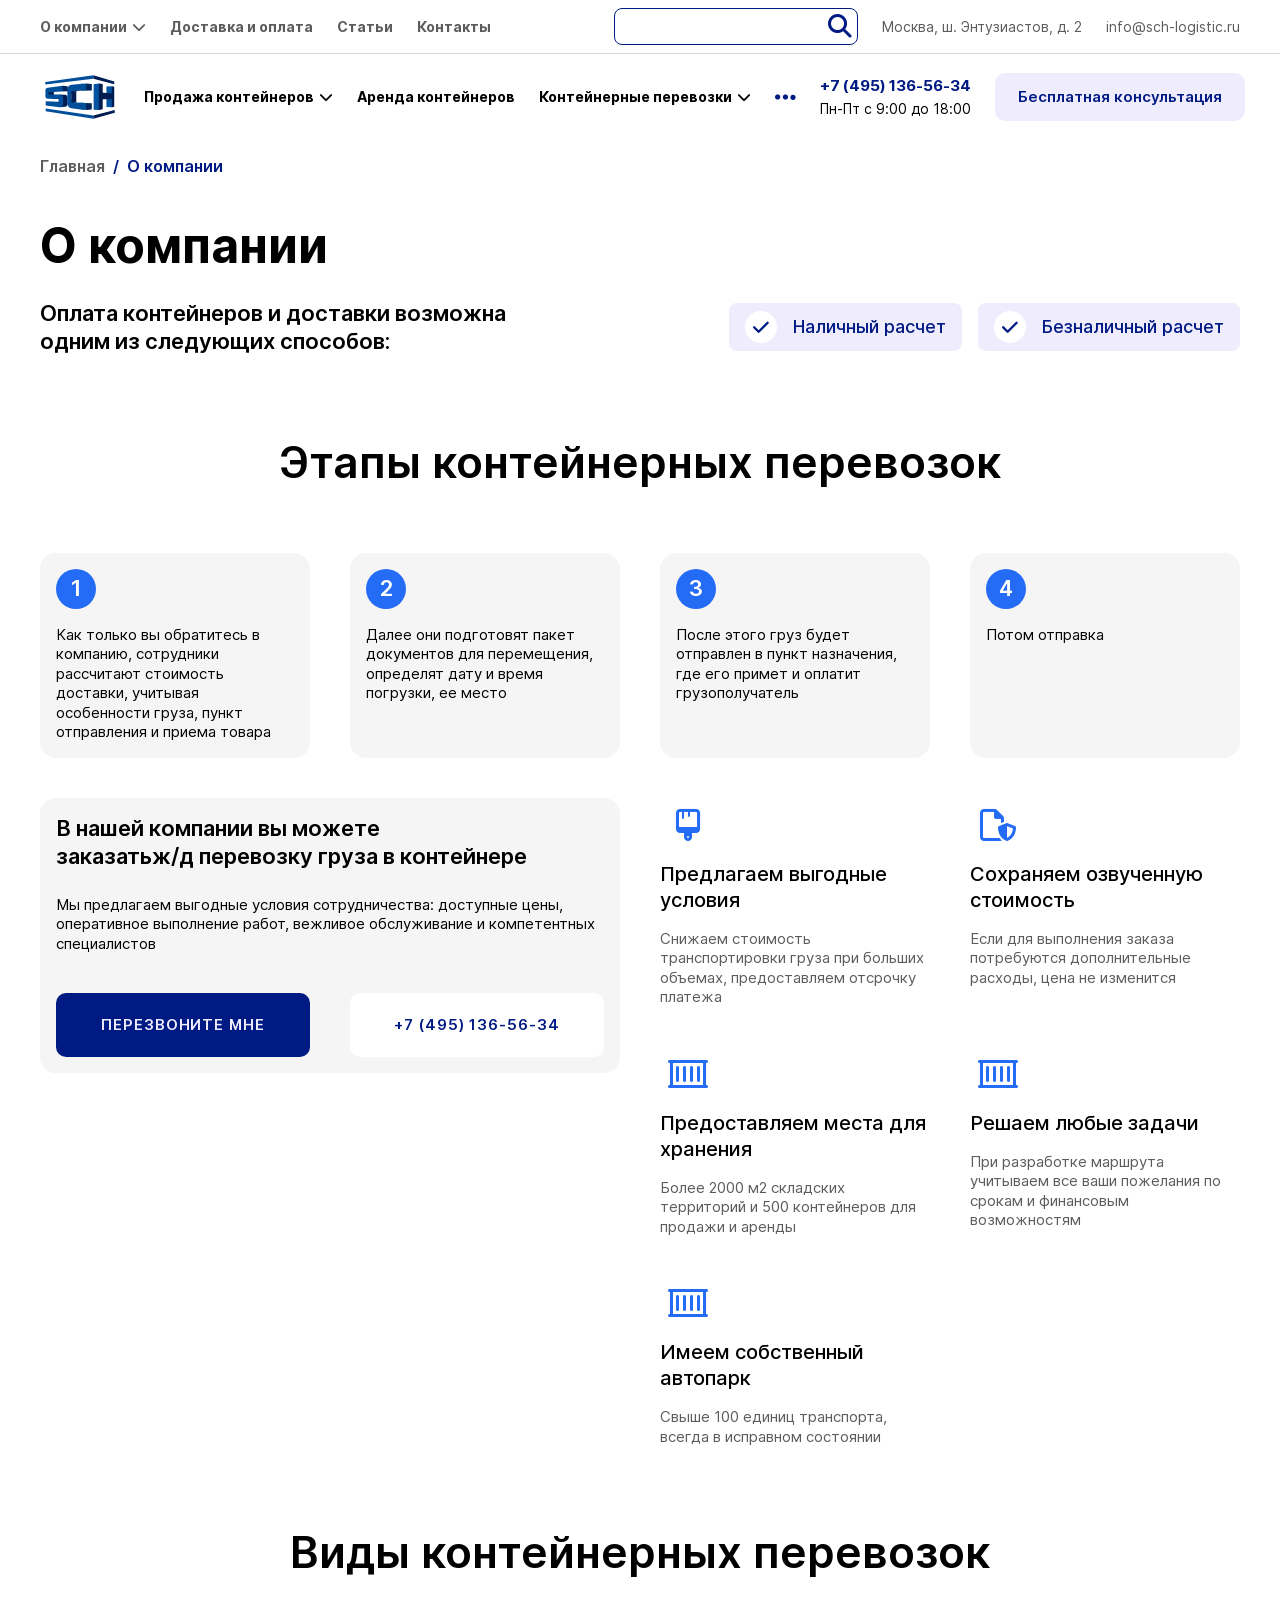
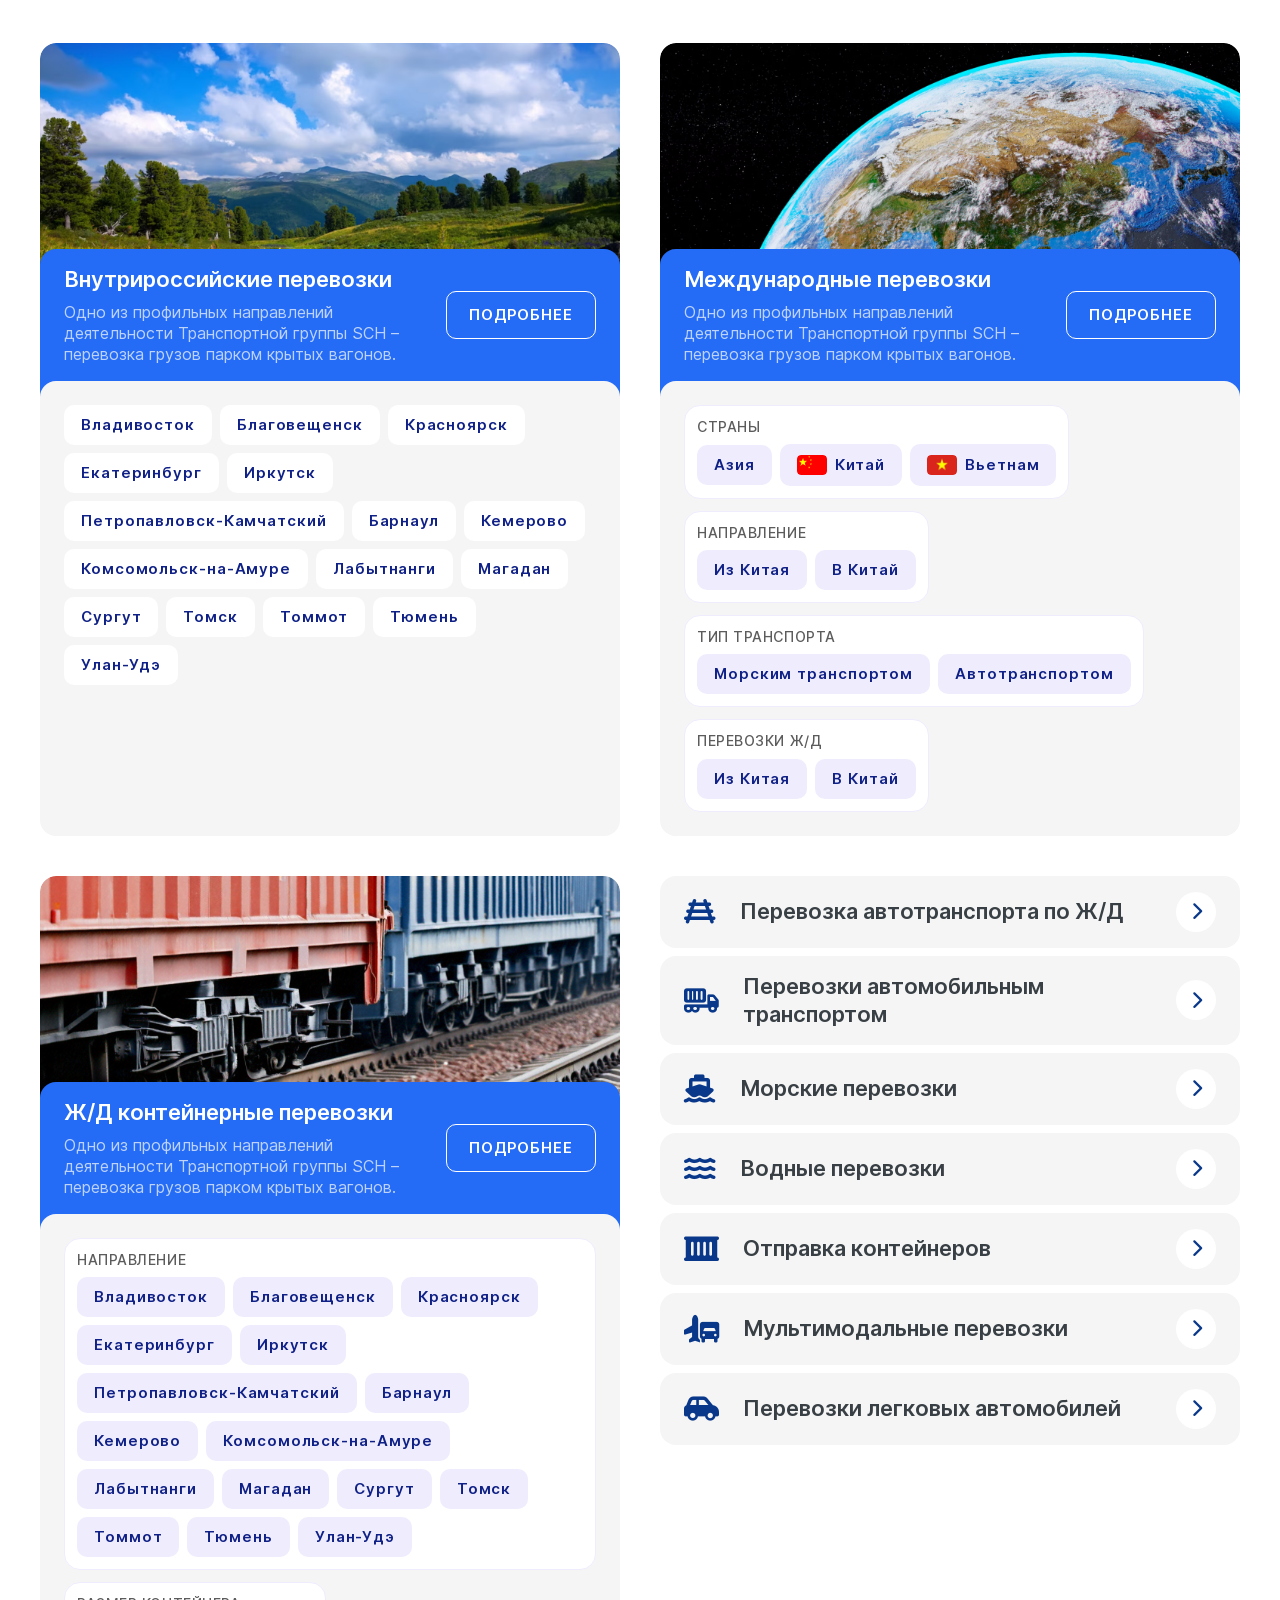
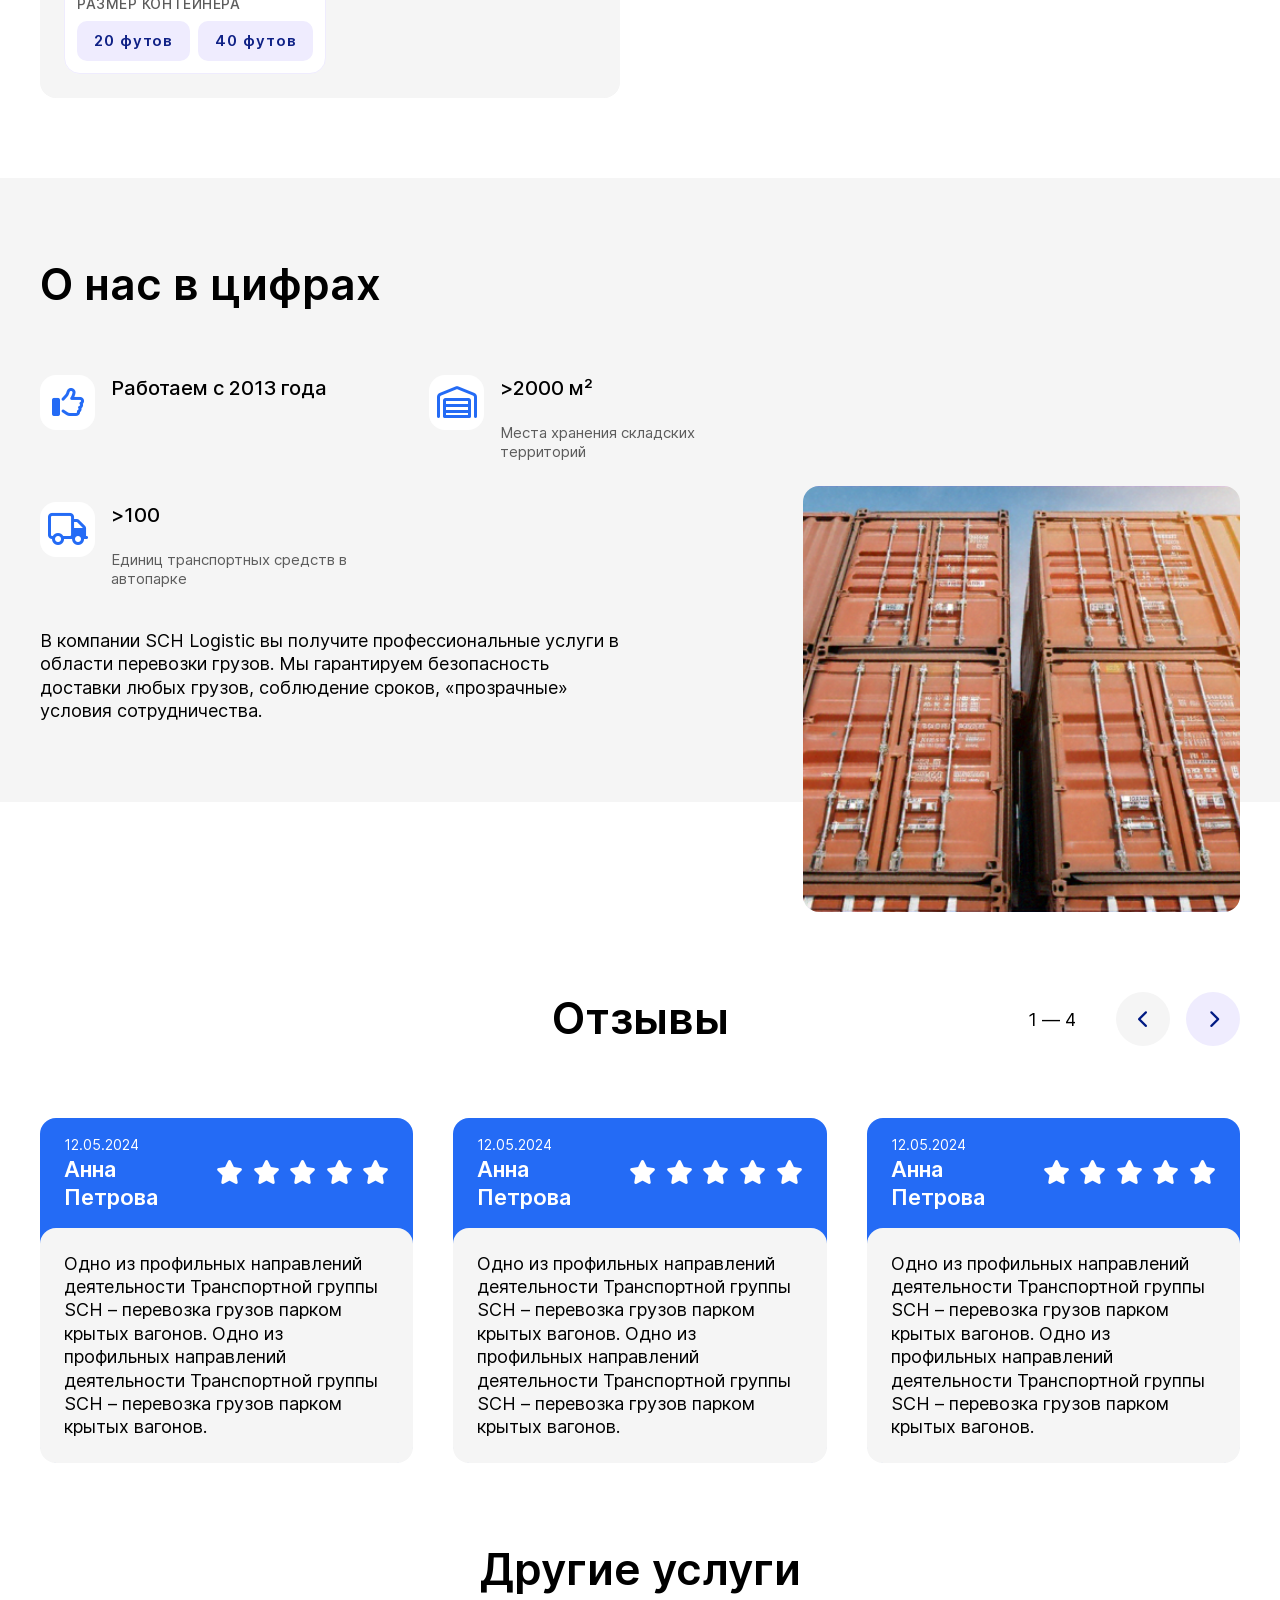
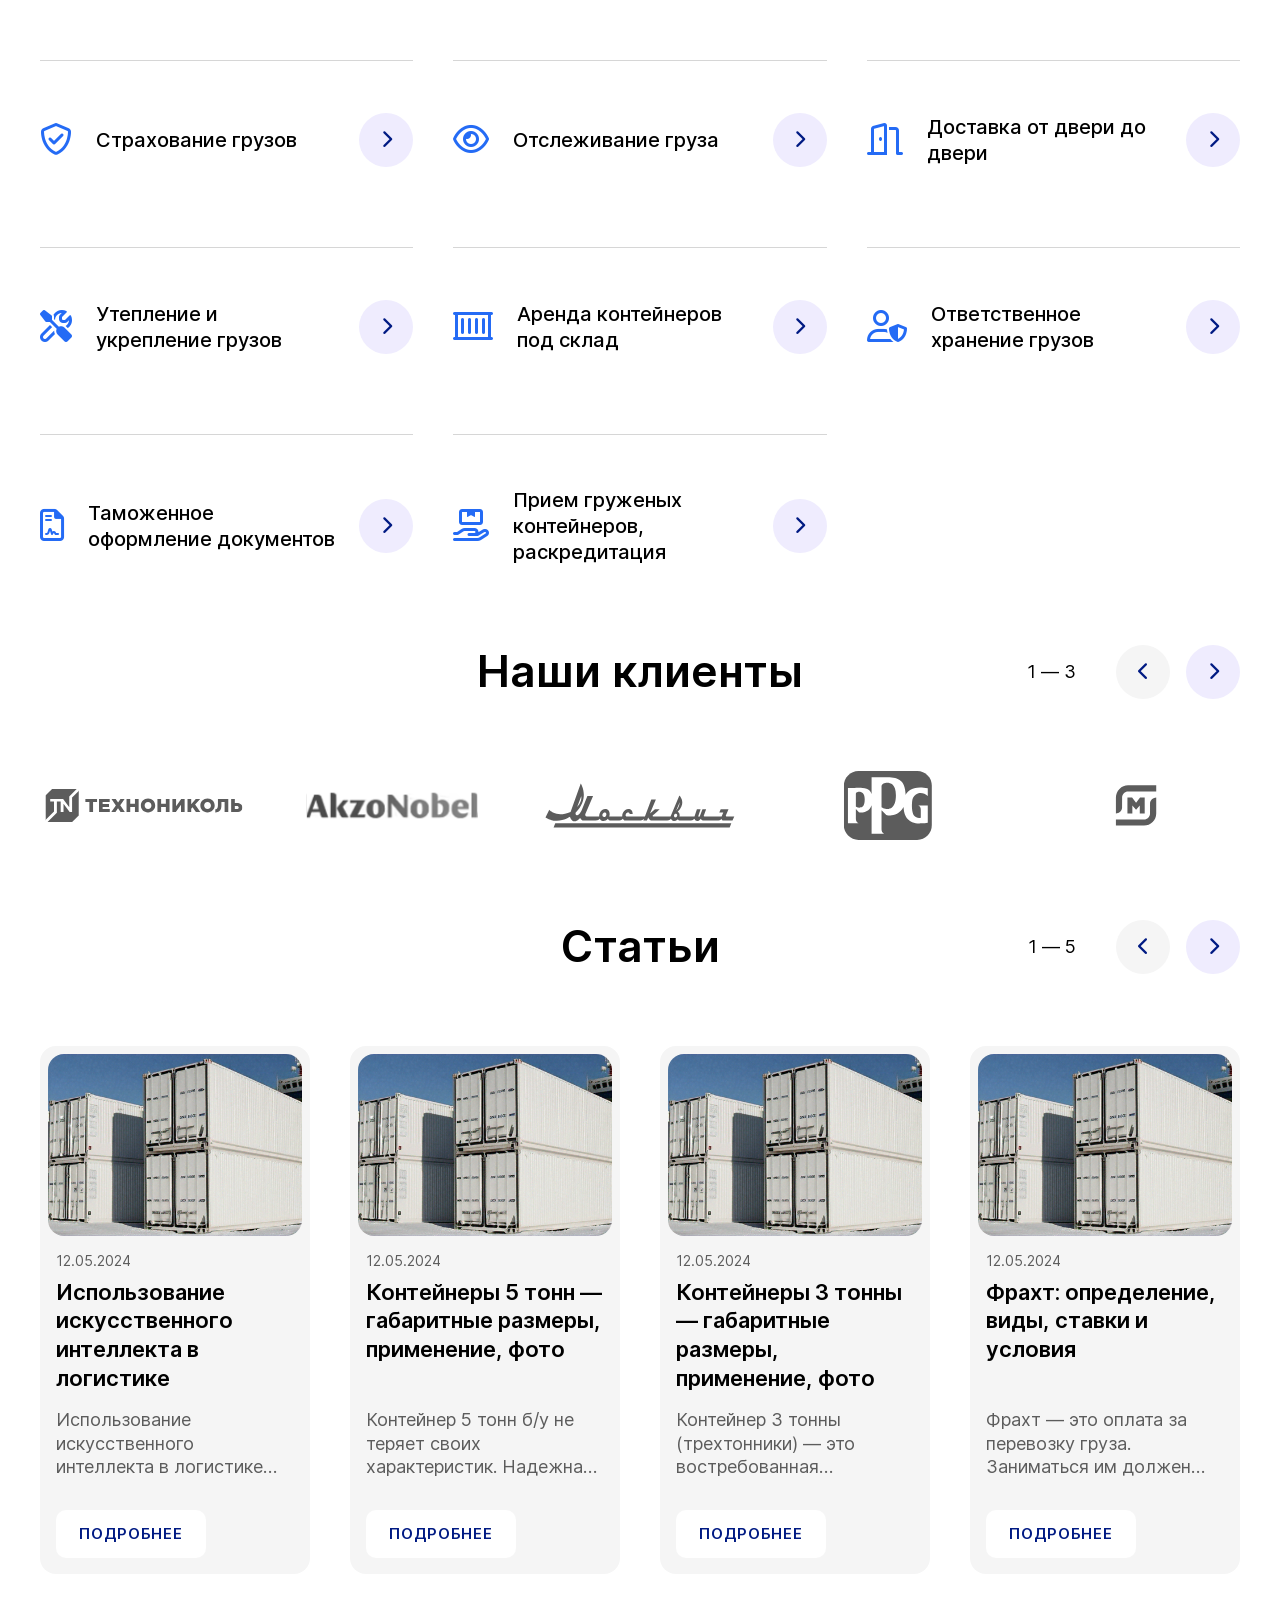
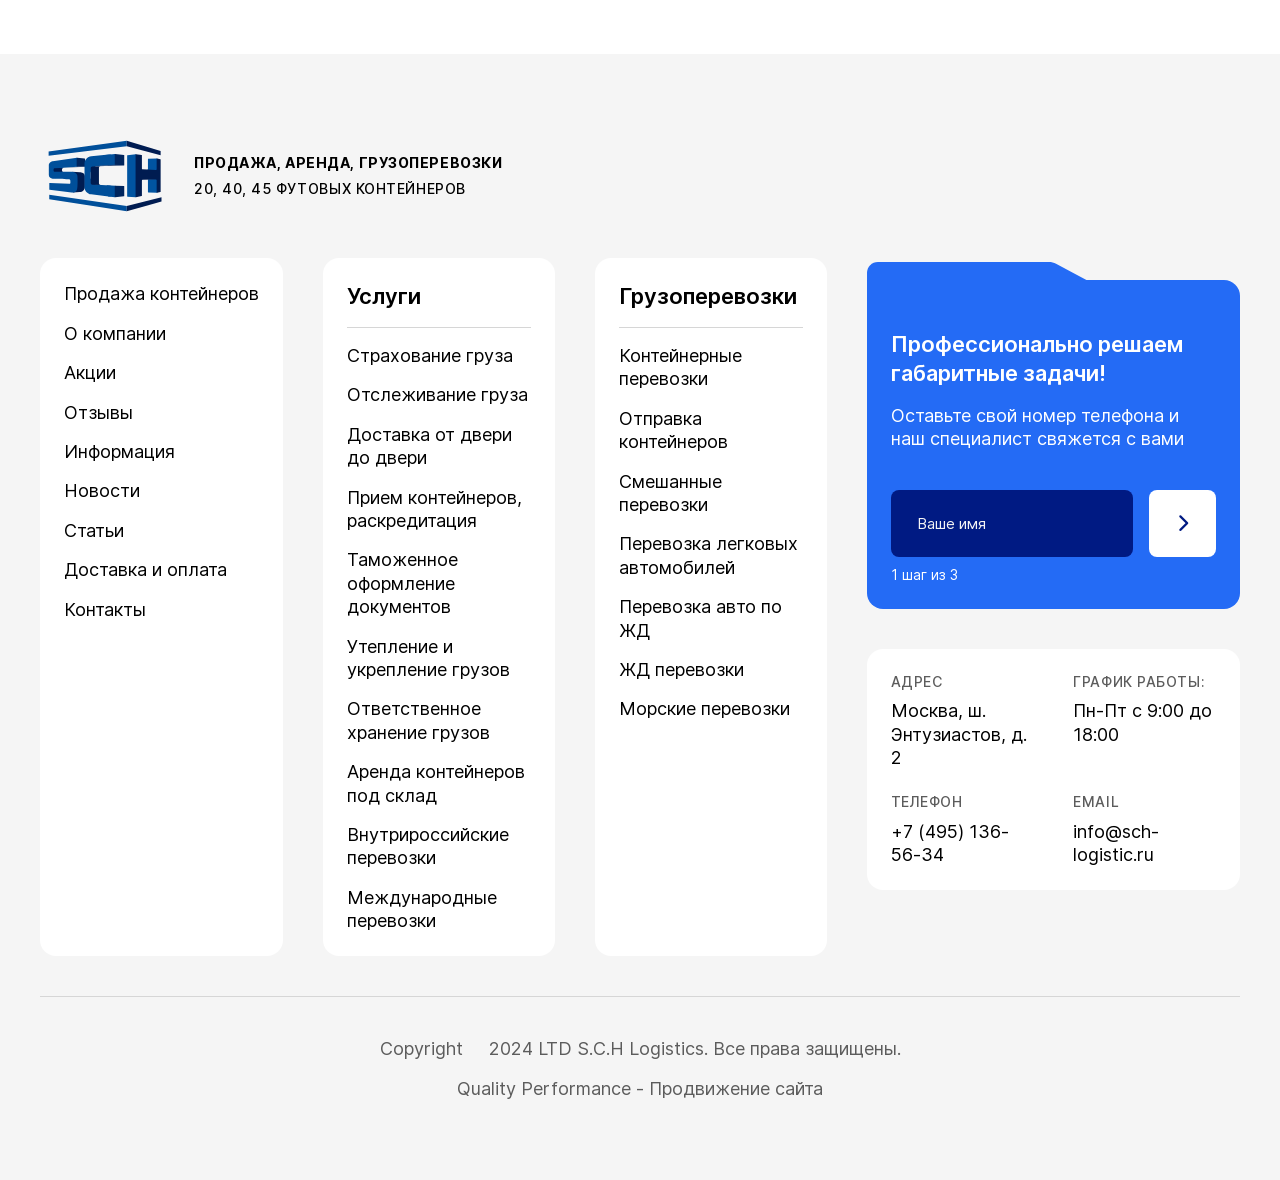
==== commit 9672690c: "Fix portfolio demo links and asset paths" ====
--- a/about.html
+++ b/about.html
@@ -57,7 +57,7 @@
         </div>
         <div class="header__bottom">
           <div class="container header__bottom-container">
-            <a href="./" class="logo">
+            <a href="index.html" class="logo">
               <img src="modules/logo/demo.svg" alt=""></img>
             </a>
             <nav class="header__menu">
@@ -1163,7 +1163,7 @@
       </header>
       <div class="container">
         <div class="bread-crumbs">
-            <a href="./" class="bread-crumbs__link">Главная</a>
+            <a href="index.html" class="bread-crumbs__link">Главная</a>
             <p class="bread-crumbs__sep">/</p>
             <div href="#" class="bread-crumbs__link">О компании</div>
         </div>
@@ -1960,7 +1960,7 @@
           <div class="footer-top">
             <div class="footer-top__desktop-wrap">
               <div class="footer-top__logo">
-                <a href="./" class="logo">
+                <a href="index.html" class="logo">
                   <img src="modules/logo/demo.svg" alt=""></img>
                 </a>
                 <div class="footer-top__logo-wrap">
@@ -2101,7 +2101,7 @@
               <span></span>
                2024 LTD S.C.H Logistics. Все права защищены.
             </p>
-            <a href="qupe.ru" target="_blank"> Quality Performance - Продвижение сайта</a>
+            <a href="https://qupe.ru/" target="_blank"> Quality Performance - Продвижение сайта</a>
           </div>
         </div>
       </footer>
@@ -2344,7 +2344,7 @@
           </form>
         </div>
       </div>
-      <script src="./assets/js/libs/swiper-bundle.js"></script>
+      <script src="./assets/js/libs/swiper.js"></script>
       <script src="./assets/js/libs/imask.js"></script>
       <script src="./assets/js/libs/moon-modal.js"></script>
       <script src="./assets/js/main.js" type="module"></script>
--- a/assets/css/styles.css
+++ b/assets/css/styles.css
@@ -241,55 +241,55 @@
 }
 @font-face {
   font-family: "Inter";
-  src: url(/assets/fonts/inter/Inter-Regular.woff2) format("woff2");
+  src: url(../fonts/inter/Inter-Regular.woff2) format("woff2");
   font-weight: normal;
   font-style: normal;
 }
 @font-face {
   font-family: "Inter";
-  src: url(/assets/fonts/inter/Inter-Black.woff2) format("woff2");
+  src: url(../fonts/inter/Inter-Black.woff2) format("woff2");
   font-weight: 900;
   font-style: normal;
 }
 @font-face {
   font-family: "Inter";
-  src: url(/assets/fonts/inter/Inter-LightBETA.woff2) format("woff2");
+  src: url(../fonts/inter/Inter-LightBETA.woff2) format("woff2");
   font-weight: 300;
   font-style: normal;
 }
 @font-face {
   font-family: "Inter";
-  src: url(/assets/fonts/inter/Inter-SemiBold.woff2) format("woff2");
+  src: url(../fonts/inter/Inter-SemiBold.woff2) format("woff2");
   font-weight: 600;
   font-style: normal;
 }
 @font-face {
   font-family: "Inter";
-  src: url(/assets/fonts/inter/Inter-Bold.woff2) format("woff2");
+  src: url(../fonts/inter/Inter-Bold.woff2) format("woff2");
   font-weight: bold;
   font-style: normal;
 }
 @font-face {
   font-family: "Inter";
-  src: url(/assets/fonts/inter/Inter-ExtraLightBETA.woff2) format("woff2");
+  src: url(../fonts/inter/Inter-ExtraLightBETA.woff2) format("woff2");
   font-weight: 200;
   font-style: normal;
 }
 @font-face {
   font-family: "Inter";
-  src: url(/assets/fonts/inter/Inter-ExtraBold.woff2) format("woff2");
+  src: url(../fonts/inter/Inter-ExtraBold.woff2) format("woff2");
   font-weight: 800;
   font-style: normal;
 }
 @font-face {
   font-family: "Inter";
-  src: url(/assets/fonts/inter/Inter-ThinBETA.woff2) format("woff2");
+  src: url(../fonts/inter/Inter-ThinBETA.woff2) format("woff2");
   font-weight: 100;
   font-style: normal;
 }
 @font-face {
   font-family: "Inter";
-  src: url(/assets/fonts/inter/Inter-Medium.woff2) format("woff2");
+  src: url(../fonts/inter/Inter-Medium.woff2) format("woff2");
   font-weight: 500;
   font-style: normal;
 }
@@ -11279,7 +11279,7 @@
   font-style: normal;
   font-weight: 400;
   font-display: block;
-  src: url(/assets/fonts/fa/fa-brands-400.woff2) format("woff2"), url(/assets/fonts/fa/fa-brands-400.ttf) format("truetype");
+  src: url(../fonts/fa/fa-brands-400.woff2) format("woff2"), url(../fonts/fa/fa-brands-400.ttf) format("truetype");
 }
 .fa-brands,
 .fab {
@@ -12730,7 +12730,7 @@
   font-style: normal;
   font-weight: 900;
   font-display: block;
-  src: url(/assets/fonts/fa/fa-duotone-900.woff2) format("woff2"), url(/assets/fonts/fa/fa-duotone-900.ttf) format("truetype");
+  src: url(../fonts/fa/fa-duotone-900.woff2) format("woff2"), url(../fonts/fa/fa-duotone-900.ttf) format("truetype");
 }
 .fa-duotone,
 .fad {
@@ -27553,7 +27553,7 @@
   font-style: normal;
   font-weight: 300;
   font-display: block;
-  src: url(/assets/fonts/fa/fa-light-300.woff2) format("woff2"), url(/assets/fonts/fa/fa-light-300.ttf) format("truetype");
+  src: url(../fonts/fa/fa-light-300.woff2) format("woff2"), url(../fonts/fa/fa-light-300.ttf) format("truetype");
 }
 .fa-light,
 .fal {
@@ -27568,7 +27568,7 @@
   font-style: normal;
   font-weight: 400;
   font-display: block;
-  src: url(/assets/fonts/fa/fa-regular-400.woff2) format("woff2"), url(/assets/fonts/fa/fa-regular-400.ttf) format("truetype");
+  src: url(../fonts/fa/fa-regular-400.woff2) format("woff2"), url(../fonts/fa/fa-regular-400.ttf) format("truetype");
 }
 .fa-regular,
 .far {
@@ -27583,7 +27583,7 @@
   font-style: normal;
   font-weight: 900;
   font-display: block;
-  src: url(/assets/fonts/fa/fa-solid-900.woff2) format("woff2"), url(/assets/fonts/fa/fa-solid-900.ttf) format("truetype");
+  src: url(../fonts/fa/fa-solid-900.woff2) format("woff2"), url(../fonts/fa/fa-solid-900.ttf) format("truetype");
 }
 .fa-solid,
 .fas {
@@ -27599,7 +27599,7 @@
   font-style: normal;
   font-weight: 100;
   font-display: block;
-  src: url(/assets/fonts/fa/fa-thin-100.woff2) format("woff2"), url(/assets/fonts/fa/fa-thin-100.ttf) format("truetype");
+  src: url(../fonts/fa/fa-thin-100.woff2) format("woff2"), url(../fonts/fa/fa-thin-100.ttf) format("truetype");
 }
 .fa-thin,
 .fat {
@@ -27609,46 +27609,46 @@
   font-family: "Font Awesome 5 Brands";
   font-display: block;
   font-weight: 400;
-  src: url(/assets/fonts/fa/fa-brands-400.woff2) format("woff2"), url(/assets/fonts/fa/fa-brands-400.ttf) format("truetype");
+  src: url(../fonts/fa/fa-brands-400.woff2) format("woff2"), url(../fonts/fa/fa-brands-400.ttf) format("truetype");
 }
 @font-face {
   font-family: "Font Awesome 5 Pro";
   font-display: block;
   font-weight: 900;
-  src: url(/assets/fonts/fa/fa-solid-900.woff2) format("woff2"), url(/assets/fonts/fa/fa-solid-900.ttf) format("truetype");
+  src: url(../fonts/fa/fa-solid-900.woff2) format("woff2"), url(../fonts/fa/fa-solid-900.ttf) format("truetype");
 }
 @font-face {
   font-family: "Font Awesome 5 Pro";
   font-display: block;
   font-weight: 400;
-  src: url(/assets/fonts/fa/fa-regular-400.woff2) format("woff2"), url(/assets/fonts/fa/fa-regular-400.ttf) format("truetype");
+  src: url(../fonts/fa/fa-regular-400.woff2) format("woff2"), url(../fonts/fa/fa-regular-400.ttf) format("truetype");
 }
 @font-face {
   font-family: "Font Awesome 5 Pro";
   font-display: block;
   font-weight: 300;
-  src: url(/assets/fonts/fa/fa-light-300.woff2) format("woff2"), url(/assets/fonts/fa/fa-light-300.ttf) format("truetype");
+  src: url(../fonts/fa/fa-light-300.woff2) format("woff2"), url(../fonts/fa/fa-light-300.ttf) format("truetype");
 }
 @font-face {
   font-family: "Font Awesome 5 Duotone";
   font-display: block;
   font-weight: 900;
-  src: url(/assets/fonts/fa/fa-duotone-900.woff2) format("woff2"), url(/assets/fonts/fa/fa-duotone-900.ttf) format("truetype");
+  src: url(../fonts/fa/fa-duotone-900.woff2) format("woff2"), url(../fonts/fa/fa-duotone-900.ttf) format("truetype");
 }
 @font-face {
   font-family: "FontAwesome";
   font-display: block;
-  src: url(/assets/fonts/fa/fa-solid-900.woff2) format("woff2"), url(/assets/fonts/fa/fa-solid-900.ttf) format("truetype");
+  src: url(../fonts/fa/fa-solid-900.woff2) format("woff2"), url(../fonts/fa/fa-solid-900.ttf) format("truetype");
 }
 @font-face {
   font-family: "FontAwesome";
   font-display: block;
-  src: url(/assets/fonts/fa/fa-brands-400.woff2) format("woff2"), url(/assets/fonts/fa/fa-brands-400.ttf) format("truetype");
+  src: url(../fonts/fa/fa-brands-400.woff2) format("woff2"), url(../fonts/fa/fa-brands-400.ttf) format("truetype");
 }
 @font-face {
   font-family: "FontAwesome";
   font-display: block;
-  src: url(/assets/fonts/fa/fa-regular-400.woff2) format("woff2"), url(/assets/fonts/fa/fa-regular-400.ttf) format("truetype");
+  src: url(../fonts/fa/fa-regular-400.woff2) format("woff2"), url(../fonts/fa/fa-regular-400.ttf) format("truetype");
   unicode-range:
     u+f003,
     u+f006,
@@ -27722,7 +27722,7 @@
 @font-face {
   font-family: "FontAwesome";
   font-display: block;
-  src: url(/assets/fonts/fa/fa-v4compatibility.woff2) format("woff2"), url(/assets/fonts/fa/fa-v4compatibility.ttf) format("truetype");
+  src: url(../fonts/fa/fa-v4compatibility.woff2) format("woff2"), url(../fonts/fa/fa-v4compatibility.ttf) format("truetype");
   unicode-range:
     u+f041,
     u+f047,
@@ -31578,7 +31578,7 @@
   background: linear-gradient(to bottom, rgb(245, 245, 245) 50%, rgb(255, 255, 255) 50%);
 }
 .main-preview-info {
-  background-image: url(/assets/images/info-back.svg);
+  background-image: url(../images/info-back.svg);
   background-repeat: no-repeat;
   width: 142px;
   height: 146px;
@@ -34090,7 +34090,7 @@
   position: relative;
   overflow: hidden;
   cursor: pointer;
-  background: #ffffff url(../assets/images/map-bcg.png) no-repeat right;
+  background: #ffffff url(../images/map-bcg.png) no-repeat right;
   background-size: cover;
   height: 660px;
   border-radius: 24px;
